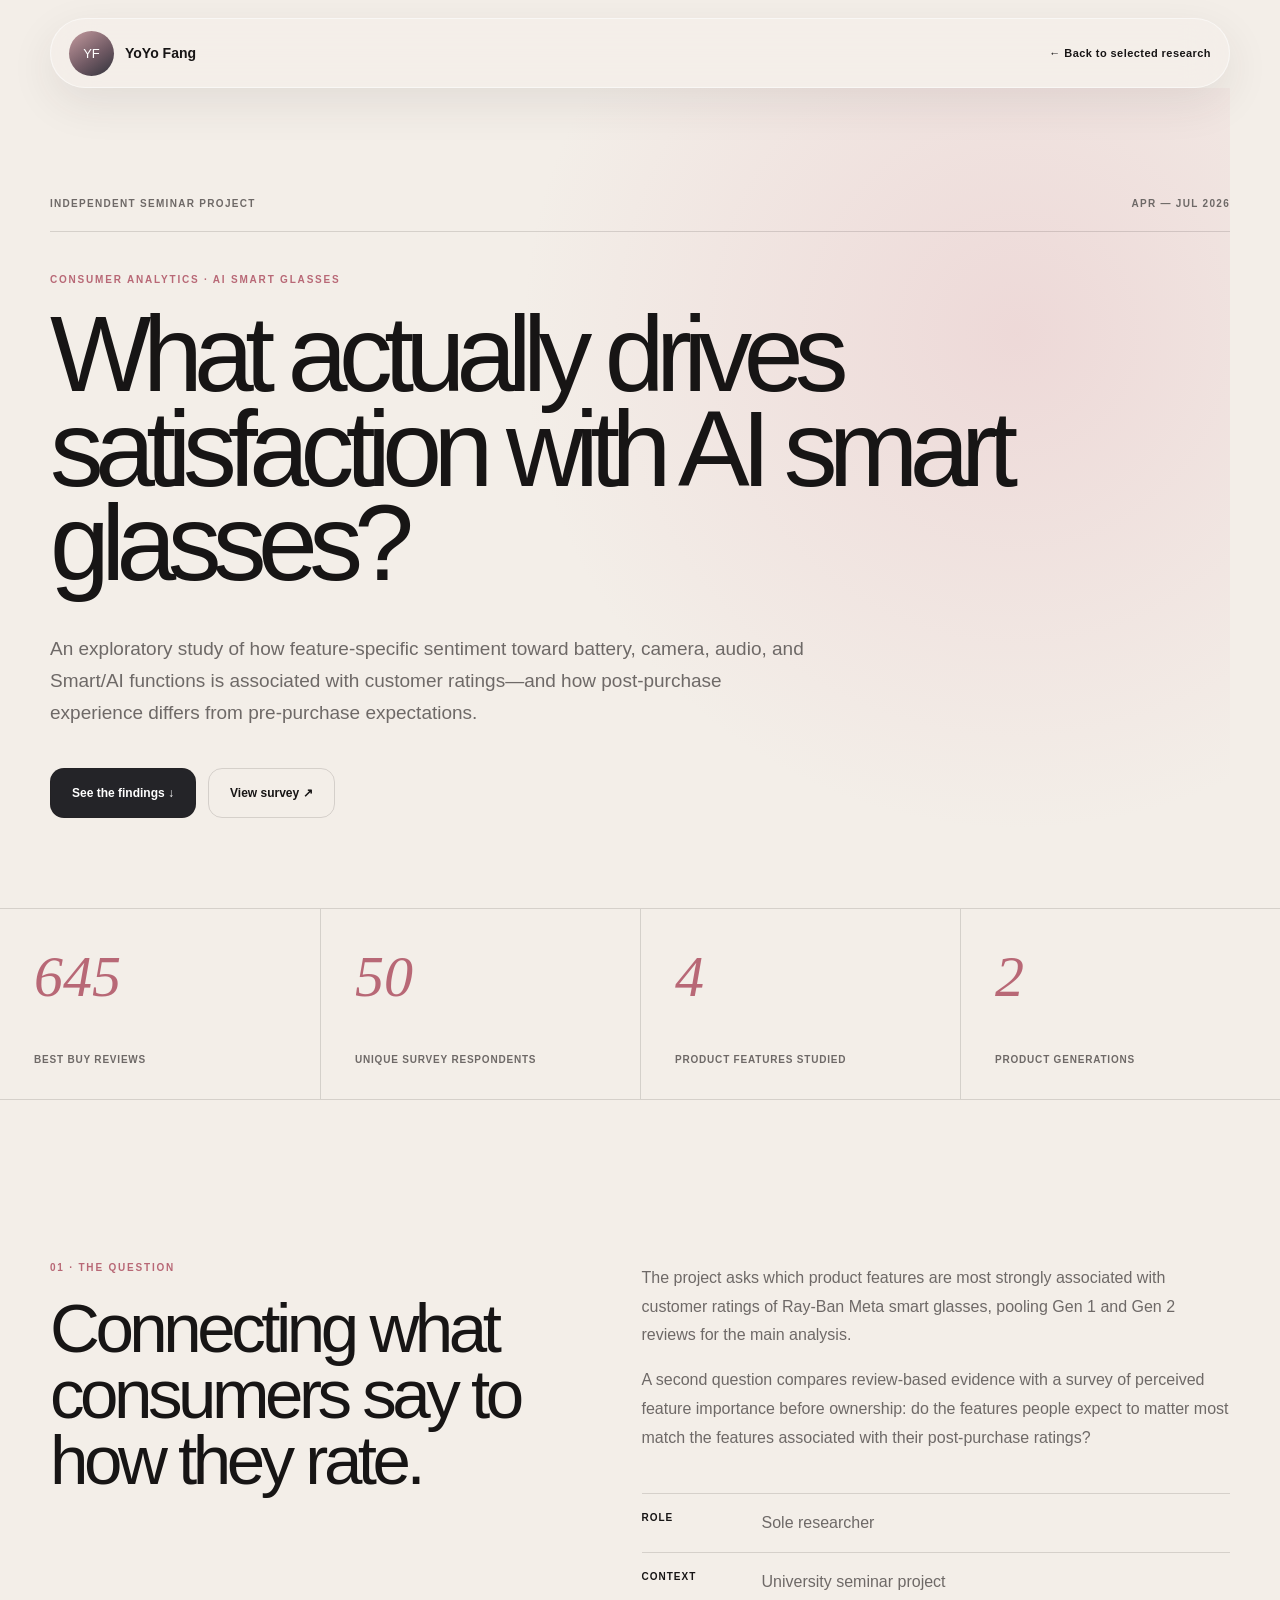
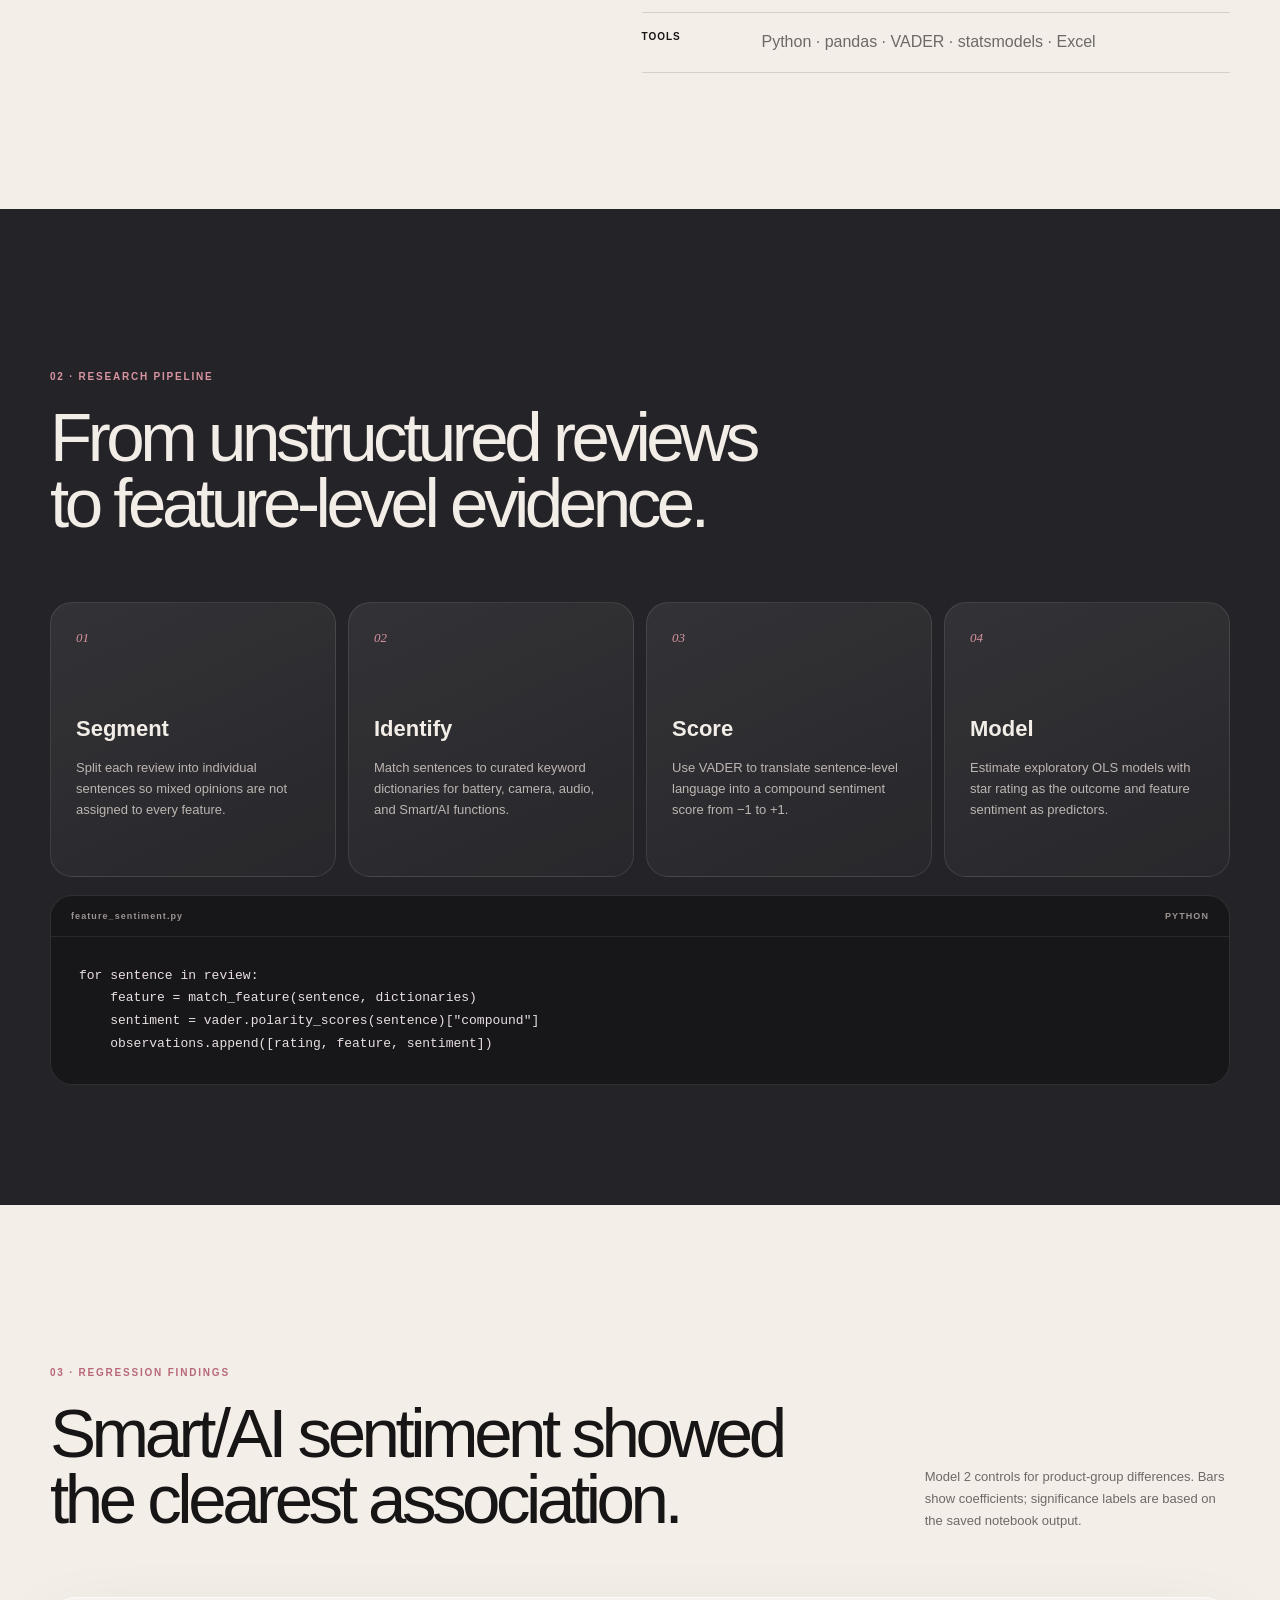
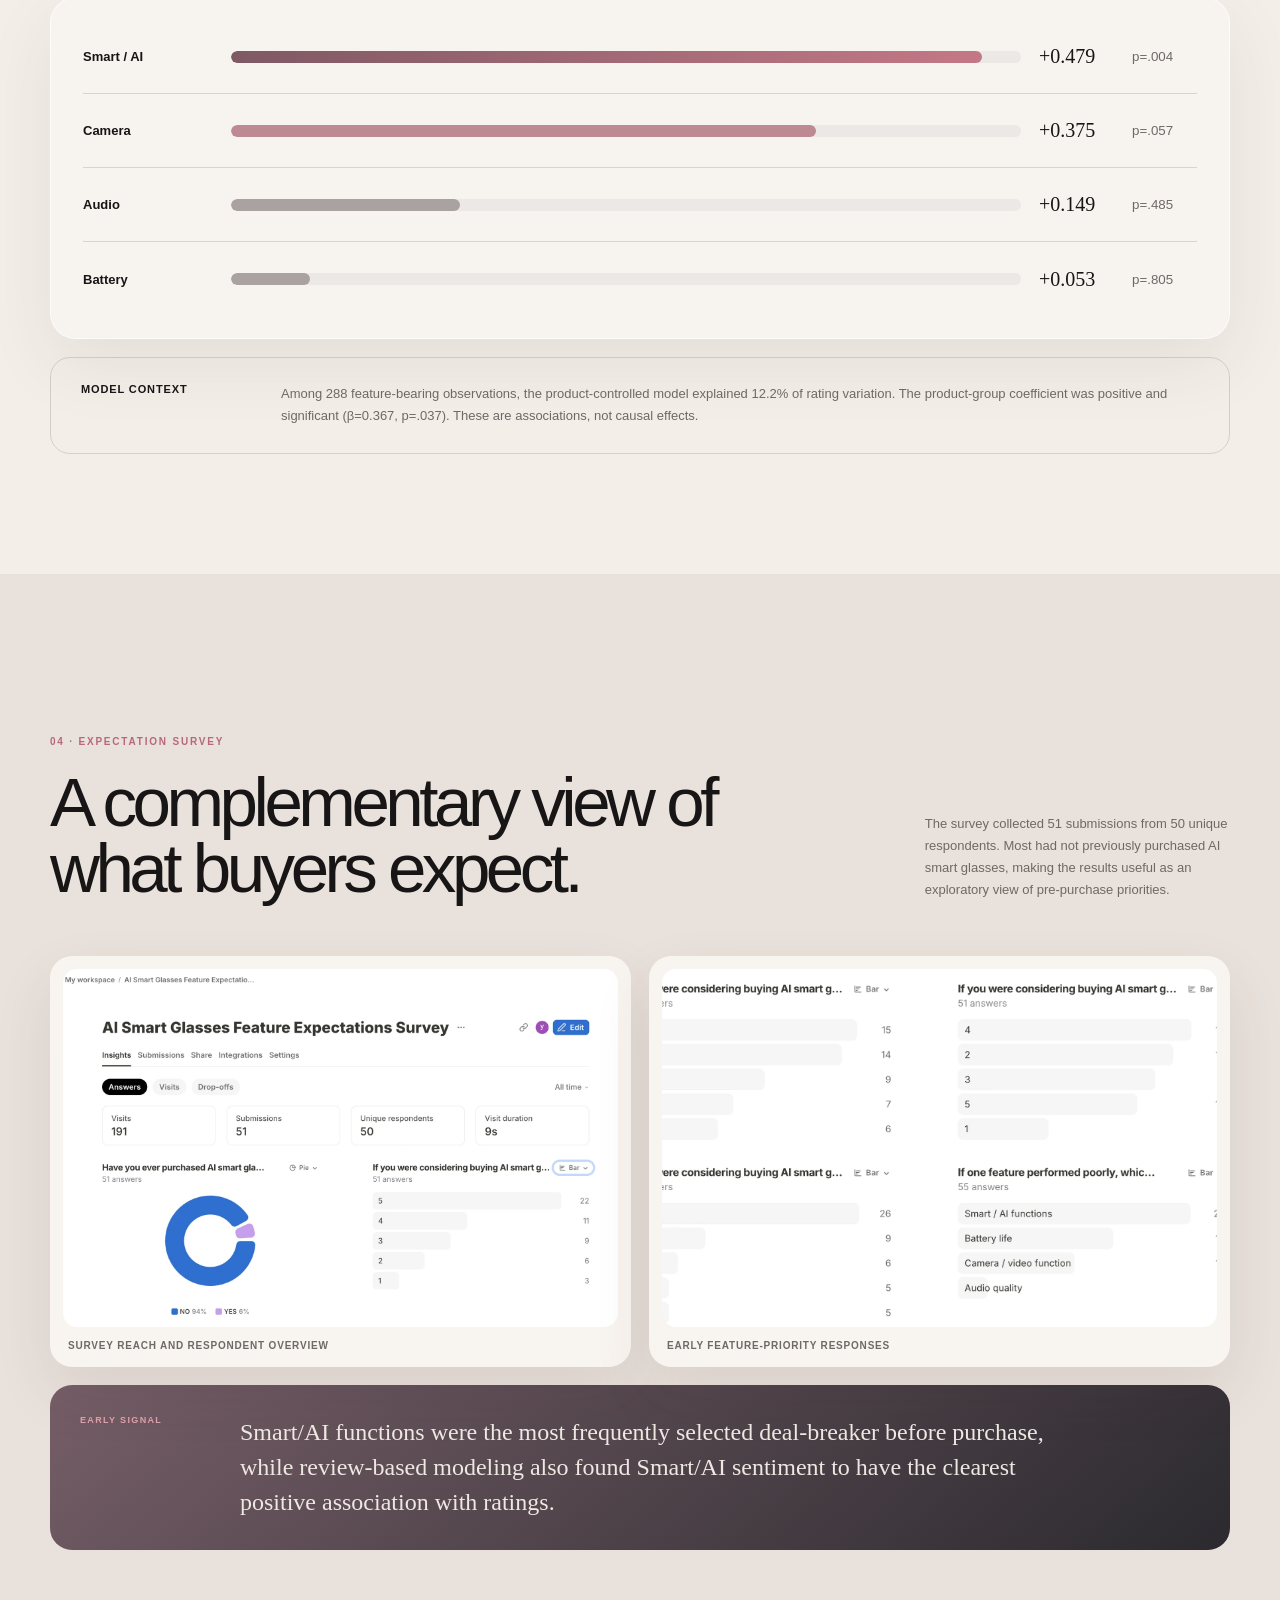
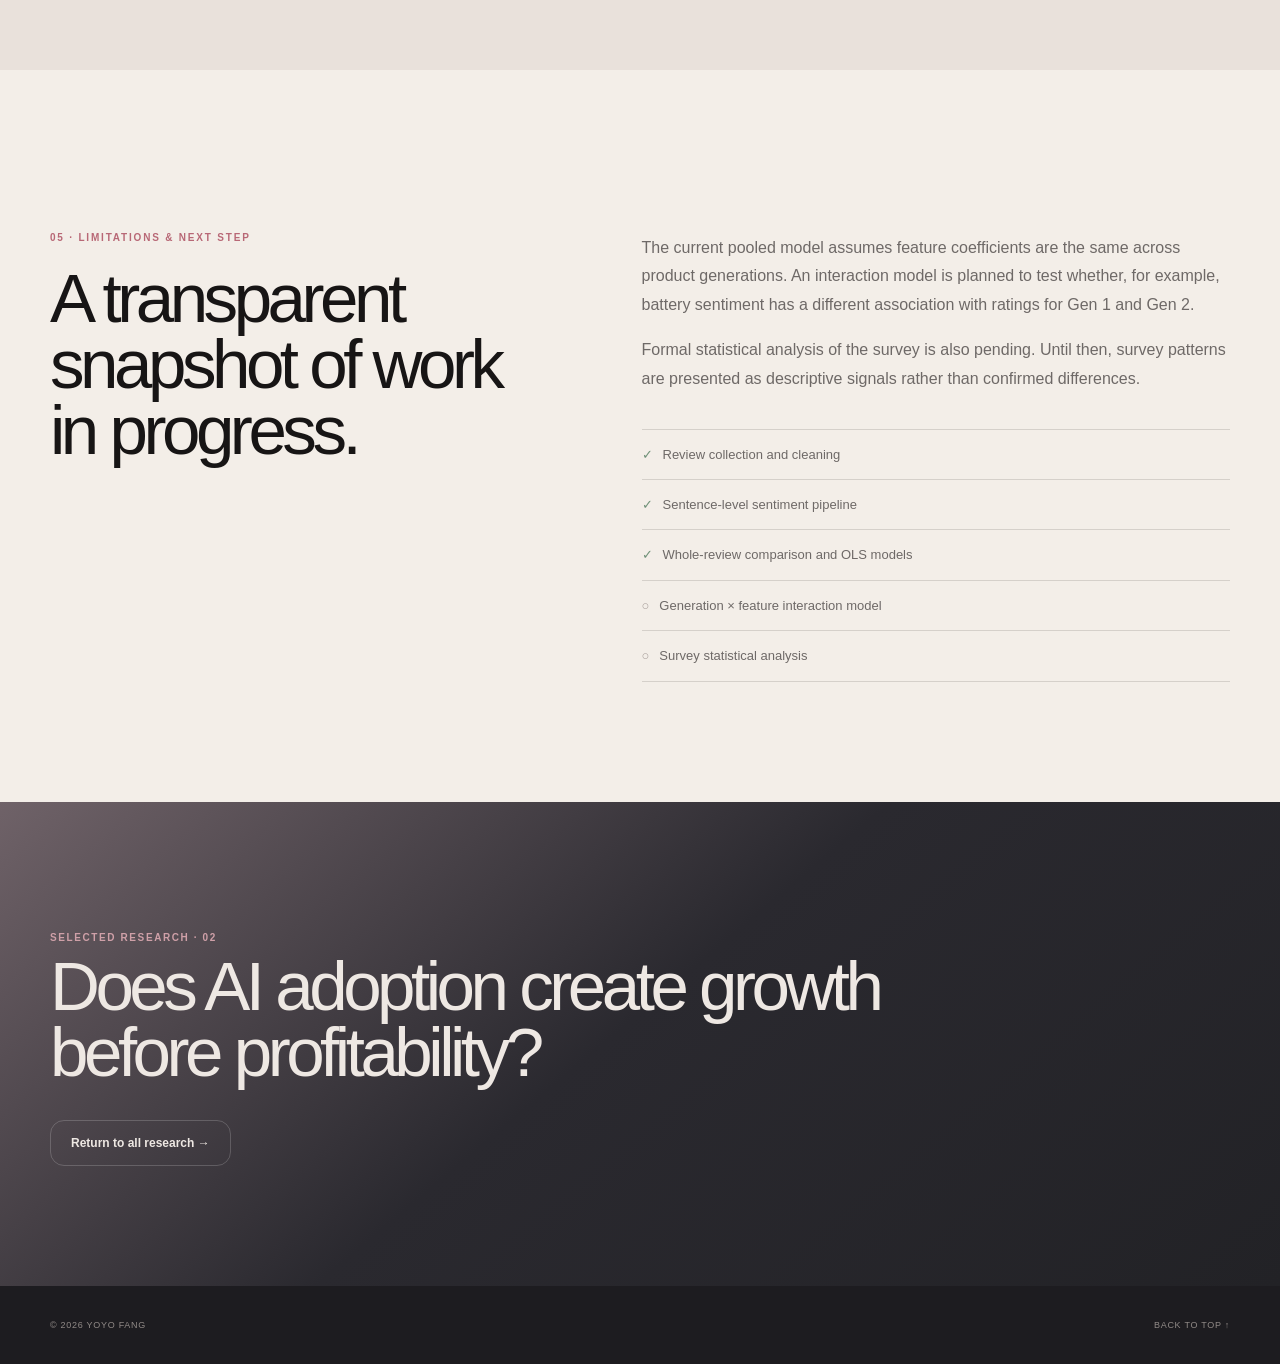
==== smart-glasses.html @ a8e6af62 "Add smart glasses research case study" ====
<!doctype html>
<html lang="en">
<head>
  <meta charset="utf-8">
  <meta name="viewport" content="width=device-width, initial-scale=1">
  <meta name="description" content="A consumer analytics case study by YoYo Fang on feature-specific sentiment in AI smart glasses reviews.">
  <title>AI Smart Glasses Sentiment Study | YoYo Fang</title>
  <link rel="stylesheet" href="case-study.css">
</head>
<body id="top">
  <header class="case-nav">
    <a class="case-brand" href="index.html"><span>YF</span><b>YoYo Fang</b></a>
    <a class="back" href="index.html#research">← Back to selected research</a>
  </header>

  <main>
    <section class="case-hero">
      <div class="hero-meta">
        <span>INDEPENDENT SEMINAR PROJECT</span>
        <span>APR — JUL 2026</span>
      </div>
      <p class="eyebrow">CONSUMER ANALYTICS · AI SMART GLASSES</p>
      <h1>What actually drives satisfaction with AI smart glasses?</h1>
      <p class="dek">An exploratory study of how feature-specific sentiment toward battery, camera, audio, and Smart/AI functions is associated with customer ratings—and how post-purchase experience differs from pre-purchase expectations.</p>
      <div class="hero-actions">
        <a class="primary" href="#findings">See the findings ↓</a>
        <a href="https://tally.so/r/NpE5yp" target="_blank" rel="noreferrer">View survey ↗</a>
      </div>
    </section>

    <section class="metrics" aria-label="Project metrics">
      <div><strong>645</strong><span>Best Buy reviews</span></div>
      <div><strong>50</strong><span>unique survey respondents</span></div>
      <div><strong>4</strong><span>product features studied</span></div>
      <div><strong>2</strong><span>product generations</span></div>
    </section>

    <section class="case-section split">
      <div>
        <p class="section-label">01 · THE QUESTION</p>
        <h2>Connecting what consumers say to how they rate.</h2>
      </div>
      <div class="prose">
        <p>The project asks which product features are most strongly associated with customer ratings of Ray-Ban Meta smart glasses, pooling Gen 1 and Gen 2 reviews for the main analysis.</p>
        <p>A second question compares review-based evidence with a survey of perceived feature importance before ownership: do the features people expect to matter most match the features associated with their post-purchase ratings?</p>
        <dl>
          <div><dt>Role</dt><dd>Sole researcher</dd></div>
          <div><dt>Context</dt><dd>University seminar project</dd></div>
          <div><dt>Tools</dt><dd>Python · pandas · VADER · statsmodels · Excel</dd></div>
        </dl>
      </div>
    </section>

    <section class="dark-section">
      <div class="case-section">
        <p class="section-label rose">02 · RESEARCH PIPELINE</p>
        <h2>From unstructured reviews to feature-level evidence.</h2>
        <div class="pipeline">
          <article><span>01</span><h3>Segment</h3><p>Split each review into individual sentences so mixed opinions are not assigned to every feature.</p></article>
          <article><span>02</span><h3>Identify</h3><p>Match sentences to curated keyword dictionaries for battery, camera, audio, and Smart/AI functions.</p></article>
          <article><span>03</span><h3>Score</h3><p>Use VADER to translate sentence-level language into a compound sentiment score from −1 to +1.</p></article>
          <article><span>04</span><h3>Model</h3><p>Estimate exploratory OLS models with star rating as the outcome and feature sentiment as predictors.</p></article>
        </div>
        <div class="code-card" aria-label="Example feature sentiment logic">
          <div class="code-top"><span>feature_sentiment.py</span><span>PYTHON</span></div>
          <pre><code>for sentence in review:
    feature = match_feature(sentence, dictionaries)
    sentiment = vader.polarity_scores(sentence)["compound"]
    observations.append([rating, feature, sentiment])</code></pre>
        </div>
      </div>
    </section>

    <section class="case-section" id="findings">
      <div class="finding-head">
        <div>
          <p class="section-label">03 · REGRESSION FINDINGS</p>
          <h2>Smart/AI sentiment showed the clearest association.</h2>
        </div>
        <p>Model 2 controls for product-group differences. Bars show coefficients; significance labels are based on the saved notebook output.</p>
      </div>
      <div class="coefficient-card">
        <div class="coef-row significant"><span>Smart / AI</span><div class="bar"><i style="--value:95%"></i></div><strong>+0.479</strong><small>p=.004</small></div>
        <div class="coef-row marginal"><span>Camera</span><div class="bar"><i style="--value:74%"></i></div><strong>+0.375</strong><small>p=.057</small></div>
        <div class="coef-row"><span>Audio</span><div class="bar"><i style="--value:29%"></i></div><strong>+0.149</strong><small>p=.485</small></div>
        <div class="coef-row"><span>Battery</span><div class="bar"><i style="--value:10%"></i></div><strong>+0.053</strong><small>p=.805</small></div>
      </div>
      <div class="model-note">
        <strong>Model context</strong>
        <p>Among 288 feature-bearing observations, the product-controlled model explained 12.2% of rating variation. The product-group coefficient was positive and significant (β=0.367, p=.037). These are associations, not causal effects.</p>
      </div>
    </section>

    <section class="survey-section">
      <div class="case-section">
        <div class="finding-head">
          <div>
            <p class="section-label">04 · EXPECTATION SURVEY</p>
            <h2>A complementary view of what buyers expect.</h2>
          </div>
          <p>The survey collected 51 submissions from 50 unique respondents. Most had not previously purchased AI smart glasses, making the results useful as an exploratory view of pre-purchase priorities.</p>
        </div>
        <div class="survey-grid">
          <figure><img src="assets/survey-overview.webp" alt="Tally survey overview showing 50 unique respondents"><figcaption>Survey reach and respondent overview</figcaption></figure>
          <figure><img src="assets/survey-results.webp" alt="Tally charts summarizing feature expectations"><figcaption>Early feature-priority responses</figcaption></figure>
        </div>
        <div class="takeaway">
          <span>EARLY SIGNAL</span>
          <p>Smart/AI functions were the most frequently selected deal-breaker before purchase, while review-based modeling also found Smart/AI sentiment to have the clearest positive association with ratings.</p>
        </div>
      </div>
    </section>

    <section class="case-section split">
      <div>
        <p class="section-label">05 · LIMITATIONS & NEXT STEP</p>
        <h2>A transparent snapshot of work in progress.</h2>
      </div>
      <div class="prose">
        <p>The current pooled model assumes feature coefficients are the same across product generations. An interaction model is planned to test whether, for example, battery sentiment has a different association with ratings for Gen 1 and Gen 2.</p>
        <p>Formal statistical analysis of the survey is also pending. Until then, survey patterns are presented as descriptive signals rather than confirmed differences.</p>
        <ul class="status-list">
          <li class="done">Review collection and cleaning</li>
          <li class="done">Sentence-level sentiment pipeline</li>
          <li class="done">Whole-review comparison and OLS models</li>
          <li>Generation × feature interaction model</li>
          <li>Survey statistical analysis</li>
        </ul>
      </div>
    </section>

    <section class="next-project">
      <p>SELECTED RESEARCH · 02</p>
      <h2>Does AI adoption create growth before profitability?</h2>
      <a href="index.html#research">Return to all research →</a>
    </section>
  </main>

  <footer><span>© 2026 YOYO FANG</span><a href="#top">BACK TO TOP ↑</a></footer>
</body>
</html>
---- case-study.css ----
:root {
  --ink: #171515;
  --muted: #6e6967;
  --paper: #f3eee8;
  --line: rgba(31, 25, 23, 0.14);
  --rose: #b86876;
  --night: #242428;
}

* { box-sizing: border-box; }
html { scroll-behavior: smooth; }
body { margin: 0; color: var(--ink); background: var(--paper); font-family: Arial, "Helvetica Neue", sans-serif; }
a { color: inherit; text-decoration: none; }

.case-nav {
  position: sticky; z-index: 10; top: 18px; width: min(1180px, calc(100% - 32px)); min-height: 70px;
  margin: 18px auto 0; padding: 10px 18px; display: flex; justify-content: space-between; align-items: center;
  border: 1px solid #ffffff88; border-radius: 999px; background: #f4efe9c7; backdrop-filter: blur(22px);
  box-shadow: 0 15px 45px #3b2d2917;
}
.case-brand { display: flex; align-items: center; gap: 11px; font-size: 14px; }
.case-brand span { width: 45px; height: 45px; display: grid; place-items: center; border-radius: 50%; color: #fff; font-size: 13px; background: linear-gradient(145deg, #c59b9f, #6f5963 58%, #30323b); }
.back { font-size: 11px; font-weight: 700; letter-spacing: 0.04em; }

.case-hero, .case-section { width: min(1180px, calc(100% - 44px)); margin: auto; }
.case-hero { min-height: 760px; padding: 110px 0 90px; background: radial-gradient(circle at 82% 30%, #e2aeb755, transparent 31rem); }
.hero-meta { display: flex; justify-content: space-between; padding-bottom: 22px; border-bottom: 1px solid var(--line); color: var(--muted); font-size: 10px; font-weight: 700; letter-spacing: 0.13em; }
.eyebrow, .section-label { margin: 42px 0 22px; color: var(--rose); font-size: 10px; font-weight: 800; letter-spacing: 0.18em; }
h1 { max-width: 1000px; margin: 0; font: 500 clamp(4.3rem, 8.4vw, 8.4rem)/0.88 Arial, sans-serif; letter-spacing: -0.08em; }
.dek { max-width: 760px; margin: 42px 0 0; color: var(--muted); font-size: 19px; line-height: 1.7; }
.hero-actions { display: flex; gap: 12px; margin-top: 38px; }
.hero-actions a { padding: 17px 21px; border: 1px solid var(--line); border-radius: 14px; font-size: 12px; font-weight: 700; }
.hero-actions .primary { color: #fff; background: var(--night); }

.metrics { display: grid; grid-template-columns: repeat(4, 1fr); border-top: 1px solid var(--line); border-bottom: 1px solid var(--line); }
.metrics div { min-height: 190px; padding: 34px; display: flex; flex-direction: column; justify-content: space-between; }
.metrics div + div { border-left: 1px solid var(--line); }
.metrics strong { color: var(--rose); font: italic 58px Georgia, serif; }
.metrics span { color: var(--muted); font-size: 10px; font-weight: 700; letter-spacing: 0.08em; text-transform: uppercase; }

.case-section { padding: 120px 0; }
.split { display: grid; grid-template-columns: 0.9fr 1.1fr; gap: 110px; }
h2 { margin: 0; max-width: 760px; font-size: clamp(3rem, 5.4vw, 6rem); font-weight: 500; line-height: 0.96; letter-spacing: -0.065em; }
.prose { color: var(--muted); font-size: 16px; line-height: 1.8; }
.prose p:first-child { margin-top: 44px; }
.prose dl { margin-top: 40px; border-top: 1px solid var(--line); }
.prose dl div { display: grid; grid-template-columns: 120px 1fr; padding: 15px 0; border-bottom: 1px solid var(--line); }
.prose dt { color: var(--ink); font-size: 10px; font-weight: 800; letter-spacing: 0.1em; text-transform: uppercase; }
.prose dd { margin: 0; }

.dark-section { color: #f3ede7; background: var(--night); }
.rose { color: #d994a1; }
.pipeline { margin-top: 65px; display: grid; grid-template-columns: repeat(4, 1fr); gap: 12px; }
.pipeline article { min-height: 275px; padding: 25px; border: 1px solid #ffffff1a; border-radius: 22px; background: linear-gradient(155deg, #ffffff12, #ffffff05); }
.pipeline span { color: #d994a1; font: italic 13px Georgia, serif; }
.pipeline h3 { margin: 70px 0 15px; font-size: 22px; }
.pipeline p { margin: 0; color: #bdb5b1; font-size: 13px; line-height: 1.65; }
.code-card { margin-top: 18px; overflow: hidden; border: 1px solid #ffffff1a; border-radius: 22px; background: #17171a; }
.code-top { padding: 15px 20px; display: flex; justify-content: space-between; border-bottom: 1px solid #ffffff14; color: #9c9491; font-size: 9px; font-weight: 700; letter-spacing: 0.12em; }
pre { overflow-x: auto; margin: 0; padding: 28px; color: #e9dfe1; font: 13px/1.75 ui-monospace, SFMono-Regular, Menlo, monospace; }

.finding-head { display: grid; grid-template-columns: 1.45fr 0.55fr; gap: 70px; align-items: end; }
.finding-head > p { margin: 0; color: var(--muted); font-size: 13px; line-height: 1.7; }
.coefficient-card { margin-top: 65px; padding: 22px 32px; border: 1px solid #ffffff9e; border-radius: 26px; background: #ffffff4f; box-shadow: 0 25px 70px #412d2a14; }
.coef-row { display: grid; grid-template-columns: 130px 1fr 75px 65px; gap: 18px; align-items: center; min-height: 74px; border-bottom: 1px solid var(--line); }
.coef-row:last-child { border-bottom: 0; }
.coef-row > span { font-size: 13px; font-weight: 700; }
.coef-row strong { font: 20px Georgia, serif; }
.coef-row small { color: var(--muted); }
.bar { height: 12px; overflow: hidden; border-radius: 999px; background: #2424280d; }
.bar i { display: block; width: var(--value); height: 100%; border-radius: inherit; background: #aaa2a0; }
.significant .bar i { background: linear-gradient(90deg, #7e5964, #c47886); }
.marginal .bar i { background: #bd8992; }
.model-note { margin-top: 18px; padding: 25px 30px; display: grid; grid-template-columns: 170px 1fr; gap: 30px; border: 1px solid var(--line); border-radius: 20px; }
.model-note strong { font-size: 11px; letter-spacing: 0.08em; text-transform: uppercase; }
.model-note p { margin: 0; color: var(--muted); font-size: 13px; line-height: 1.7; }

.survey-section { background: #e9e1db; }
.survey-grid { display: grid; grid-template-columns: 1fr 1fr; gap: 18px; margin-top: 55px; }
figure { margin: 0; padding: 13px; border-radius: 22px; background: #f8f4f0; box-shadow: 0 25px 60px #47342f19; }
figure img { display: block; width: 100%; aspect-ratio: 1.55; object-fit: cover; object-position: top; border-radius: 14px; }
figcaption { padding: 13px 5px 3px; color: var(--muted); font-size: 10px; font-weight: 700; letter-spacing: 0.08em; text-transform: uppercase; }
.takeaway { margin-top: 18px; padding: 30px; display: grid; grid-template-columns: 160px 1fr; border-radius: 22px; color: #eee8e3; background: linear-gradient(140deg, #765e67, #2b2a2f); }
.takeaway span { color: #dca0aa; font-size: 9px; font-weight: 800; letter-spacing: 0.15em; }
.takeaway p { margin: 0; max-width: 820px; font: 24px/1.45 Georgia, serif; }

.status-list { list-style: none; padding: 0; margin: 35px 0 0; border-top: 1px solid var(--line); }
.status-list li { padding: 13px 0; border-bottom: 1px solid var(--line); font-size: 13px; }
.status-list li::before { content: "○"; margin-right: 10px; color: #a59d99; }
.status-list .done::before { content: "✓"; color: #6f9178; }

.next-project { padding: 120px max(22px, calc((100% - 1180px)/2)); color: #eee8e3; background: linear-gradient(140deg, #6f6268, #2a292f 48%, #222226); }
.next-project p { color: #cfa0a8; font-size: 10px; font-weight: 800; letter-spacing: 0.16em; }
.next-project h2 { max-width: 950px; }
.next-project a { display: inline-block; margin-top: 35px; padding: 15px 20px; border: 1px solid #ffffff2e; border-radius: 14px; font-size: 12px; font-weight: 700; }
footer { min-height: 78px; padding: 0 max(22px, calc((100% - 1180px)/2)); display: flex; justify-content: space-between; align-items: center; color: #918a87; background: #1d1c20; font-size: 9px; letter-spacing: 0.08em; }

@media (max-width: 800px) {
  .metrics { grid-template-columns: 1fr 1fr; }
  .metrics div:nth-child(3) { border-left: 0; border-top: 1px solid var(--line); }
  .metrics div:nth-child(4) { border-top: 1px solid var(--line); }
  .split, .finding-head, .survey-grid { grid-template-columns: 1fr; gap: 35px; }
  .pipeline { grid-template-columns: 1fr 1fr; }
}

@media (max-width: 520px) {
  .case-nav { top: 10px; width: calc(100% - 20px); min-height: 60px; }
  .case-brand span { width: 38px; height: 38px; }
  .back { max-width: 120px; text-align: right; }
  .case-hero { min-height: auto; padding: 85px 0 70px; }
  h1 { font-size: 3.7rem; }
  .dek { font-size: 16px; }
  .hero-actions { flex-direction: column; }
  .metrics strong { font-size: 44px; }
  .metrics div { min-height: 155px; padding: 22px; }
  .case-section { padding: 85px 0; }
  h2 { font-size: 3.1rem; }
  .pipeline { grid-template-columns: 1fr; }
  .pipeline article { min-height: 225px; }
  .pipeline h3 { margin-top: 45px; }
  .coef-row { grid-template-columns: 78px 1fr 62px; gap: 10px; }
  .coef-row small { display: none; }
  .coefficient-card { padding: 15px; }
  .model-note, .takeaway { grid-template-columns: 1fr; }
  .takeaway p { font-size: 20px; }
}

@media (prefers-reduced-motion: reduce) {
  html { scroll-behavior: auto; }
}
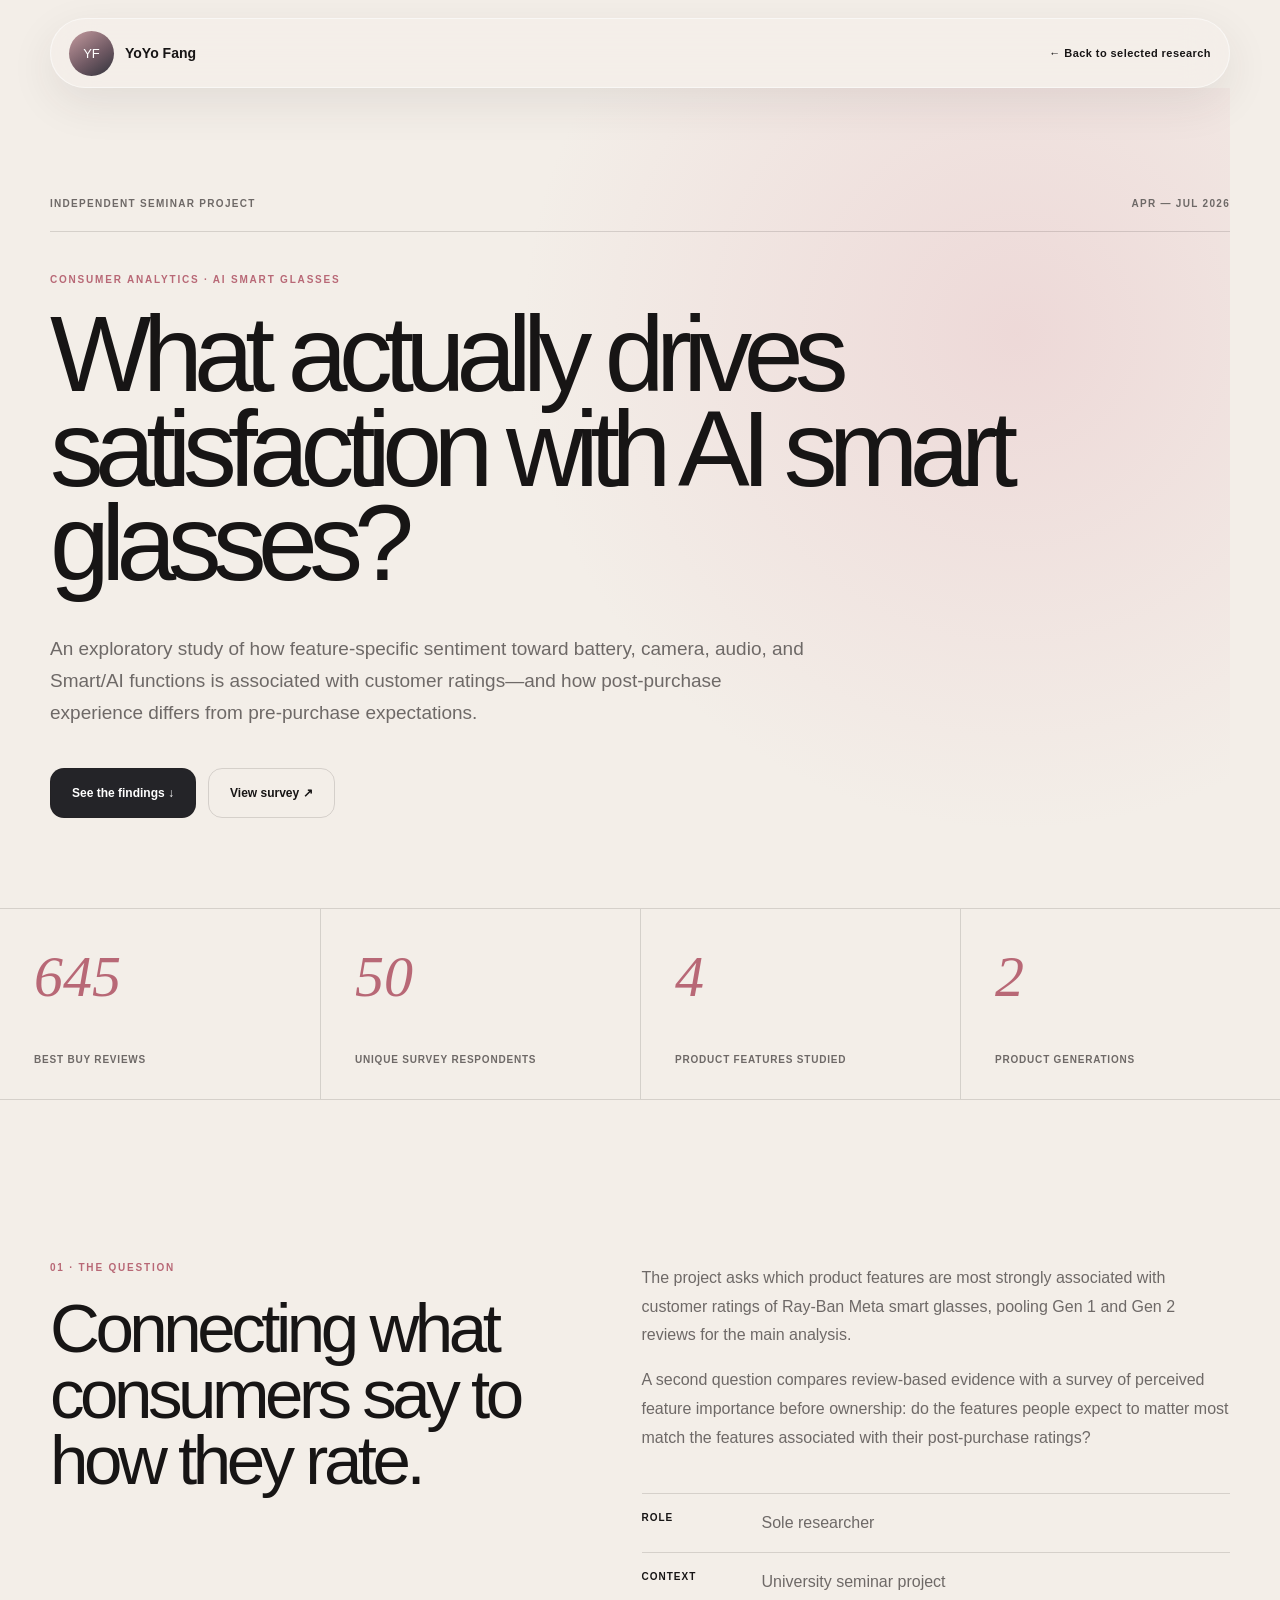
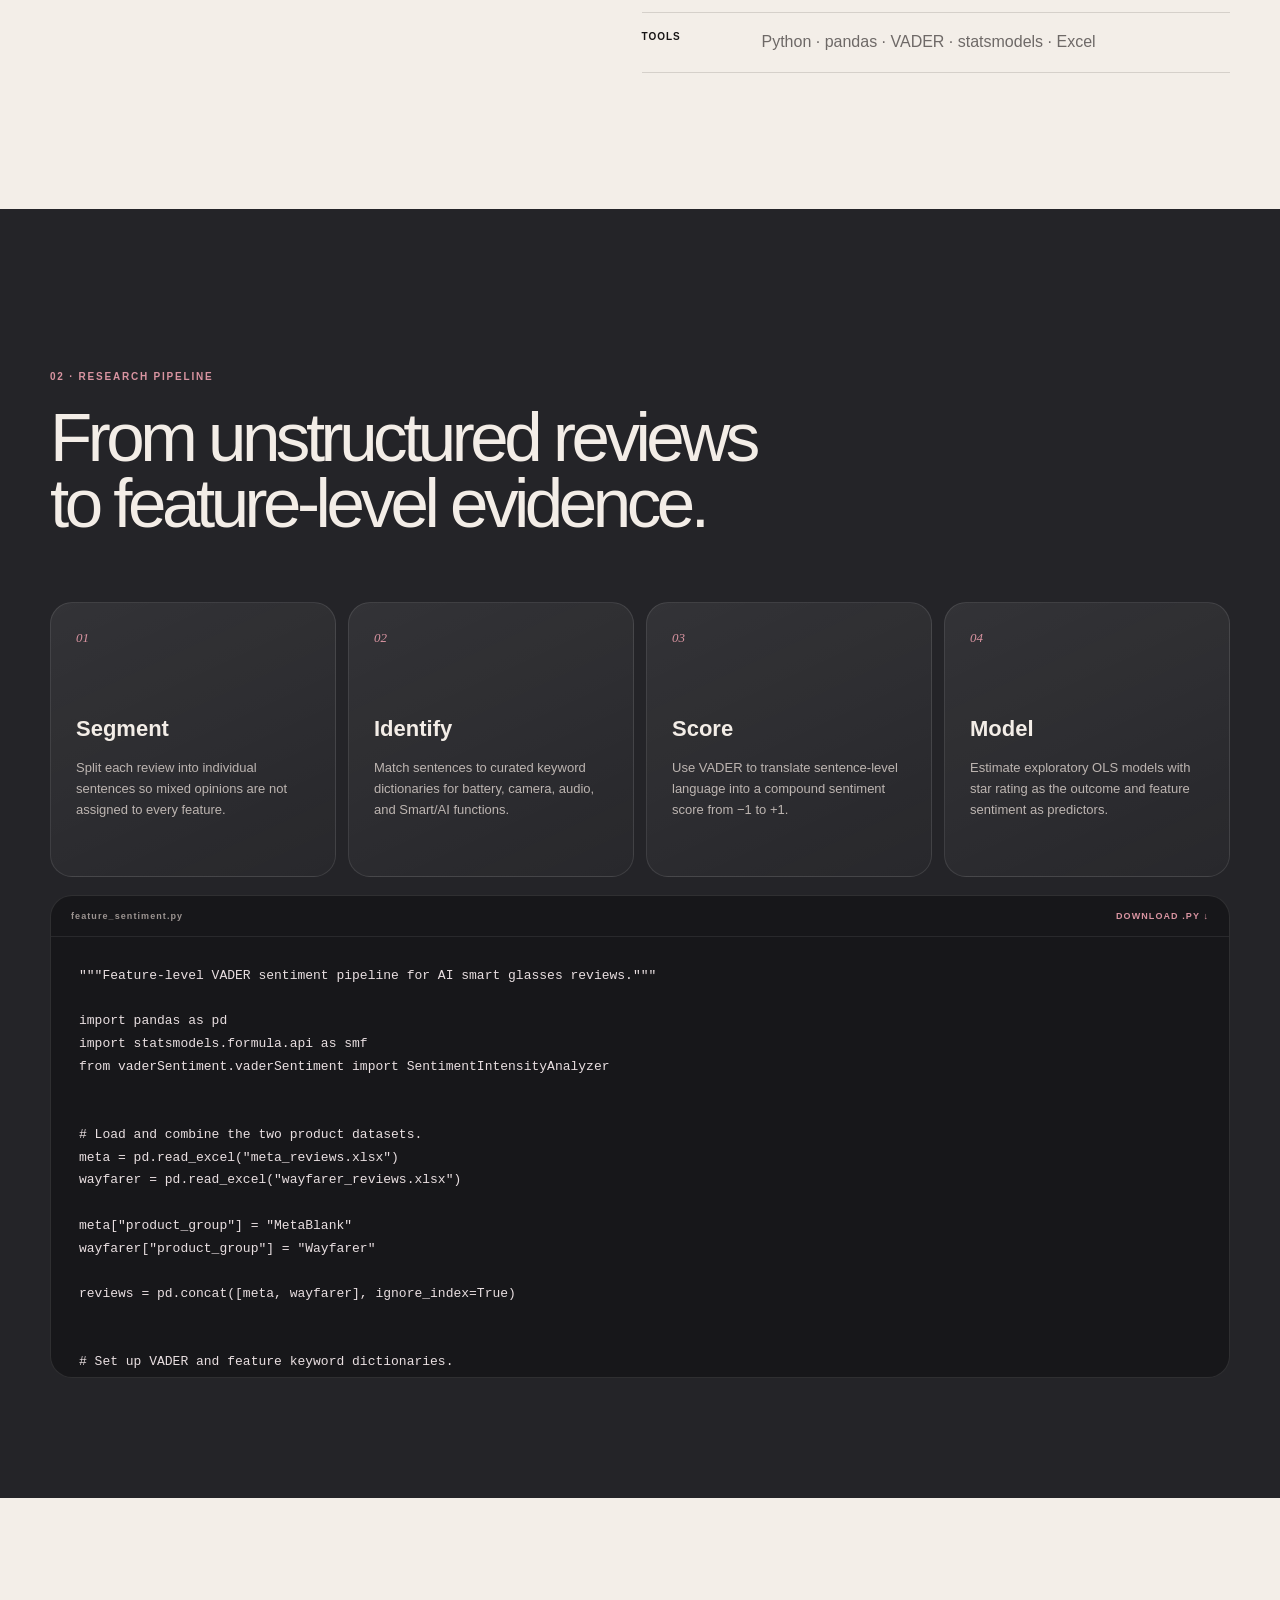
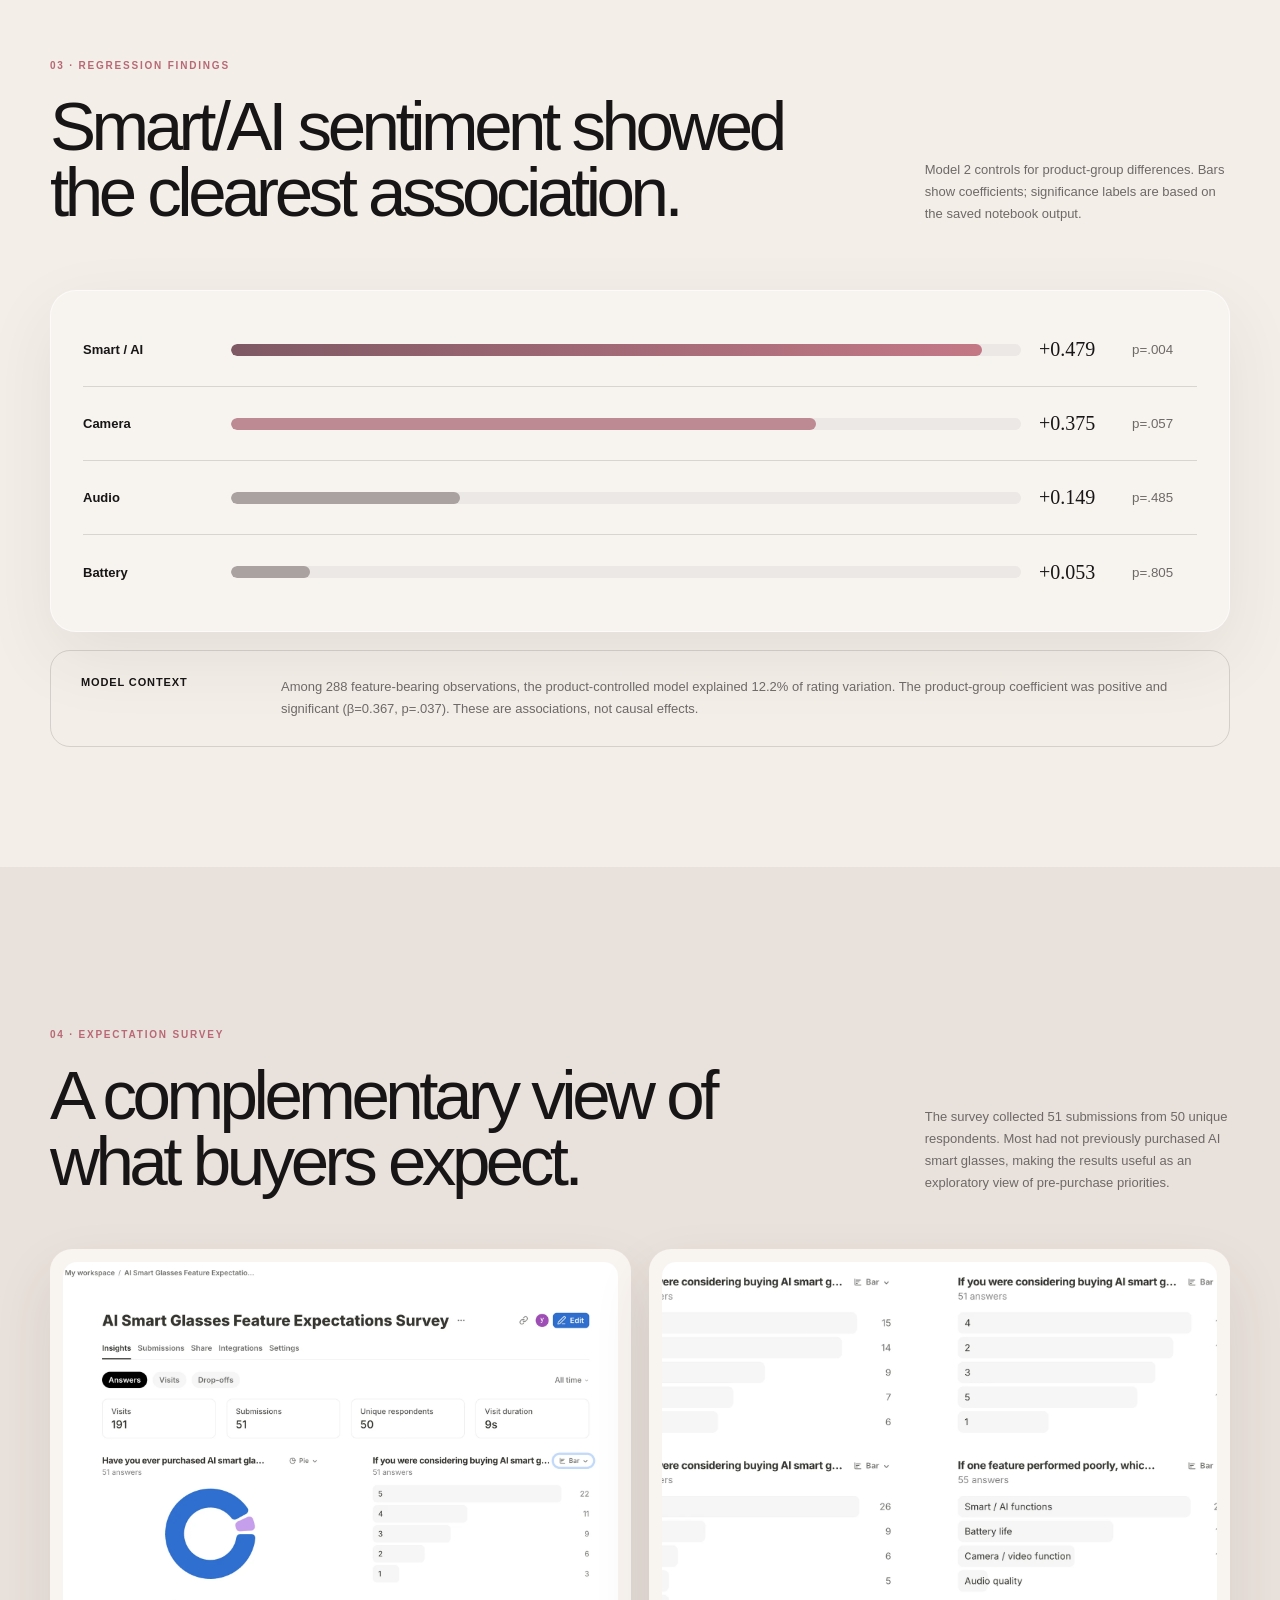
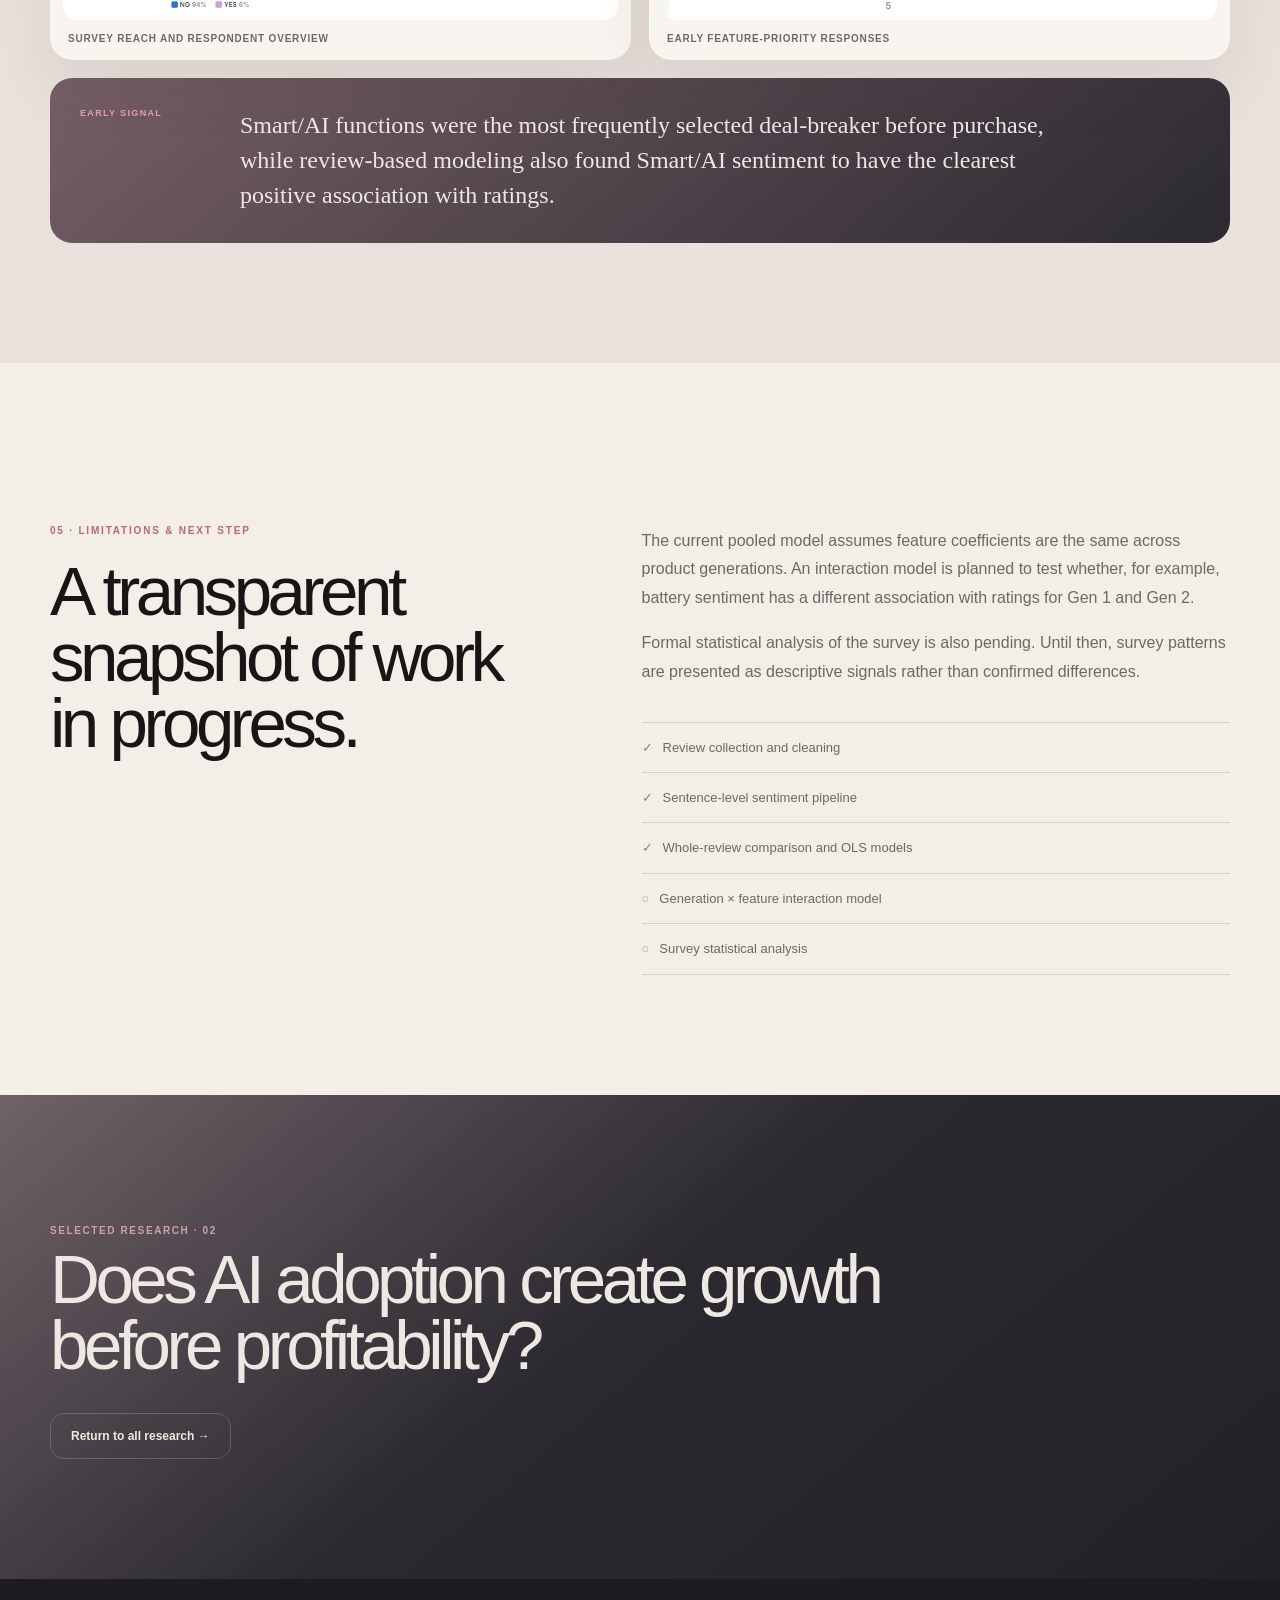
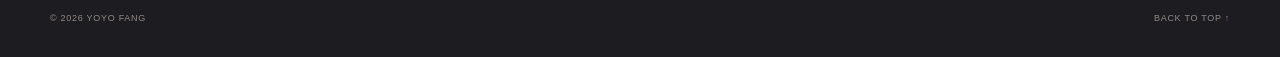
==== commit faf50442: "Add scrollable VADER code viewer" ====
--- a/smart-glasses.html
+++ b/smart-glasses.html
@@ -61,12 +61,12 @@
           <article><span>03</span><h3>Score</h3><p>Use VADER to translate sentence-level language into a compound sentiment score from −1 to +1.</p></article>
           <article><span>04</span><h3>Model</h3><p>Estimate exploratory OLS models with star rating as the outcome and feature sentiment as predictors.</p></article>
         </div>
-        <div class="code-card" aria-label="Example feature sentiment logic">
-          <div class="code-top"><span>feature_sentiment.py</span><span>PYTHON</span></div>
-          <pre><code>for sentence in review:
-    feature = match_feature(sentence, dictionaries)
-    sentiment = vader.polarity_scores(sentence)["compound"]
-    observations.append([rating, feature, sentiment])</code></pre>
+        <div class="code-card" aria-label="Complete VADER feature sentiment pipeline">
+          <div class="code-top">
+            <span>feature_sentiment.py</span>
+            <a href="feature_sentiment.py" download>DOWNLOAD .PY ↓</a>
+          </div>
+          <pre class="scroll-code"><code id="vader-code">Loading the complete Python pipeline…</code></pre>
         </div>
       </div>
     </section>
@@ -137,5 +137,19 @@
   </main>
 
   <footer><span>© 2026 YOYO FANG</span><a href="#top">BACK TO TOP ↑</a></footer>
+  <script>
+    fetch("feature_sentiment.py")
+      .then((response) => {
+        if (!response.ok) throw new Error("Unable to load code");
+        return response.text();
+      })
+      .then((code) => {
+        document.getElementById("vader-code").textContent = code;
+      })
+      .catch(() => {
+        document.getElementById("vader-code").textContent =
+          "The code preview could not be loaded. Use “Download .py” above.";
+      });
+  </script>
 </body>
 </html>
--- a/case-study.css
+++ b/case-study.css
@@ -57,7 +57,13 @@
 .pipeline p { margin: 0; color: #bdb5b1; font-size: 13px; line-height: 1.65; }
 .code-card { margin-top: 18px; overflow: hidden; border: 1px solid #ffffff1a; border-radius: 22px; background: #17171a; }
 .code-top { padding: 15px 20px; display: flex; justify-content: space-between; border-bottom: 1px solid #ffffff14; color: #9c9491; font-size: 9px; font-weight: 700; letter-spacing: 0.12em; }
+.code-top a { color: #d994a1; }
 pre { overflow-x: auto; margin: 0; padding: 28px; color: #e9dfe1; font: 13px/1.75 ui-monospace, SFMono-Regular, Menlo, monospace; }
+.scroll-code { height: 440px; overflow: auto; scrollbar-color: #8f6670 #202024; scrollbar-width: thin; }
+.scroll-code::-webkit-scrollbar { width: 10px; height: 10px; }
+.scroll-code::-webkit-scrollbar-track { background: #202024; }
+.scroll-code::-webkit-scrollbar-thumb { border: 2px solid #202024; border-radius: 999px; background: #8f6670; }
+.scroll-code code { white-space: pre; }
 
 .finding-head { display: grid; grid-template-columns: 1.45fr 0.55fr; gap: 70px; align-items: end; }
 .finding-head > p { margin: 0; color: var(--muted); font-size: 13px; line-height: 1.7; }
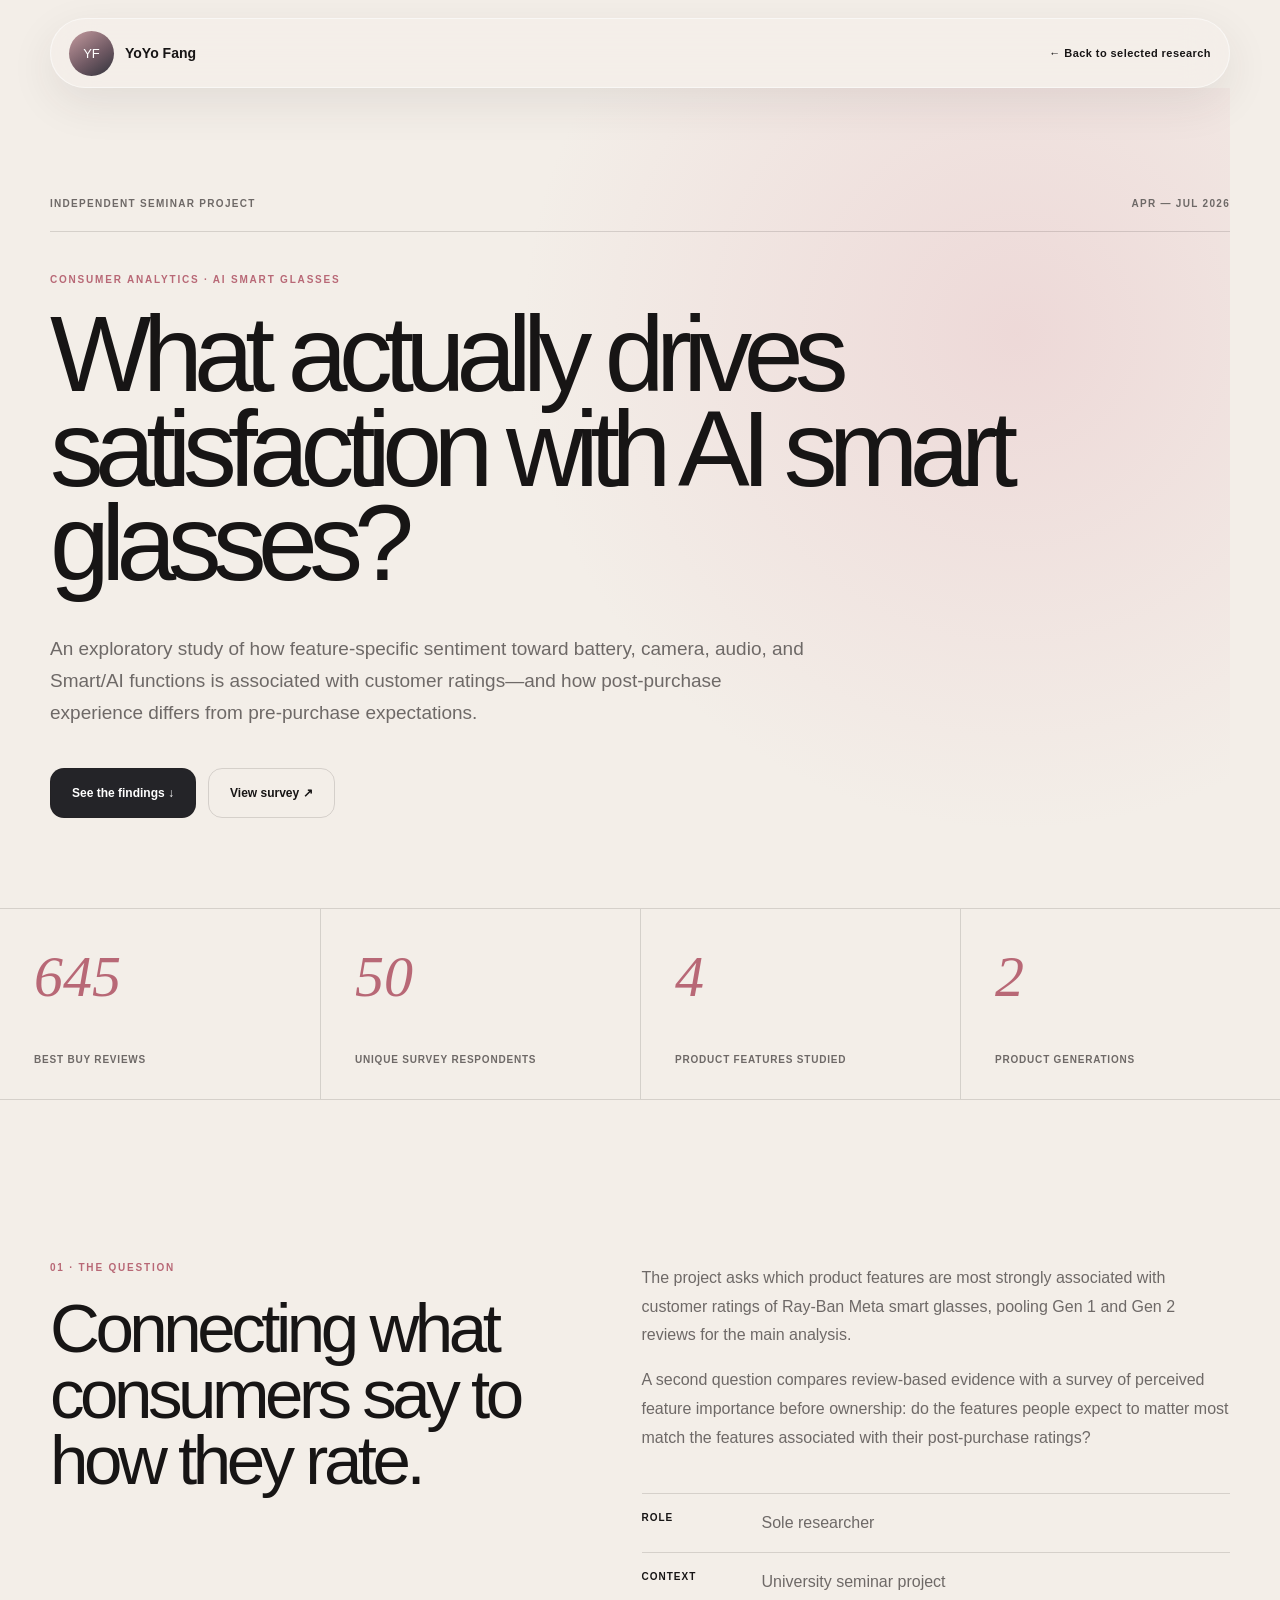
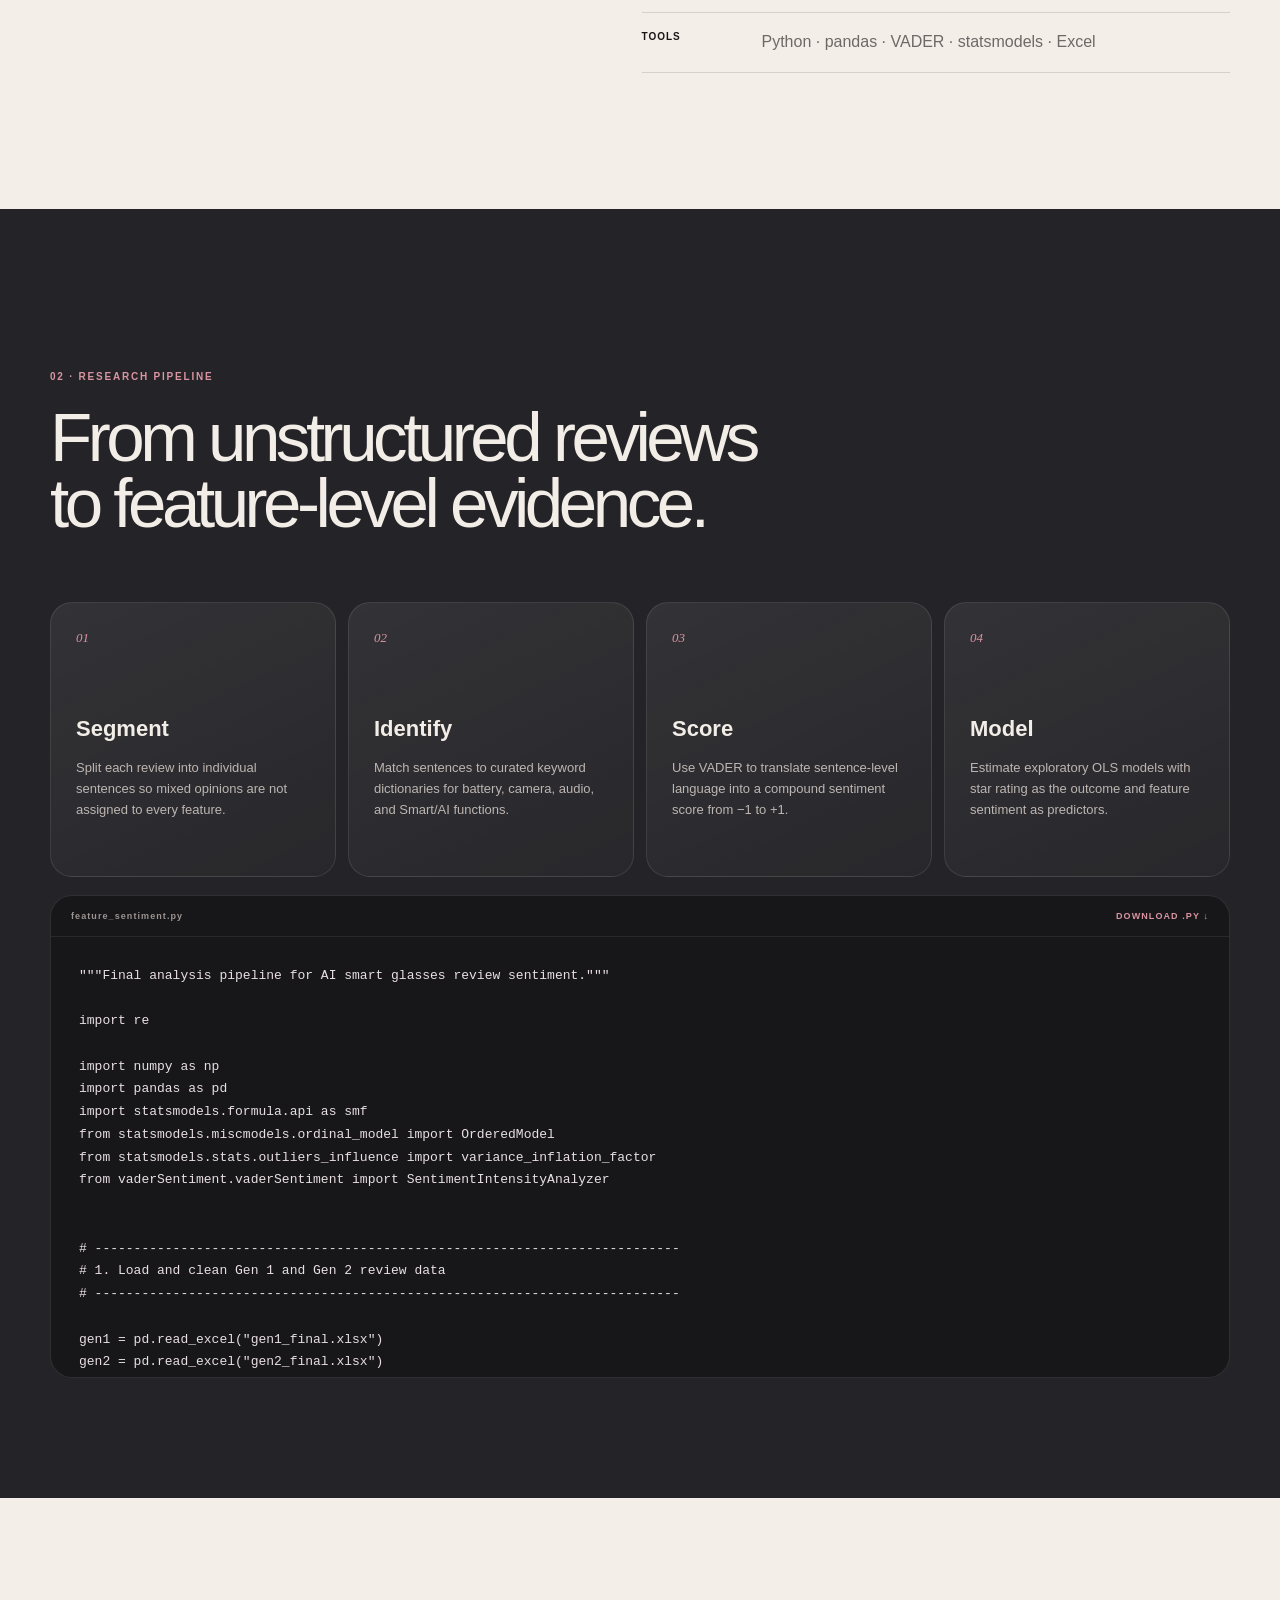
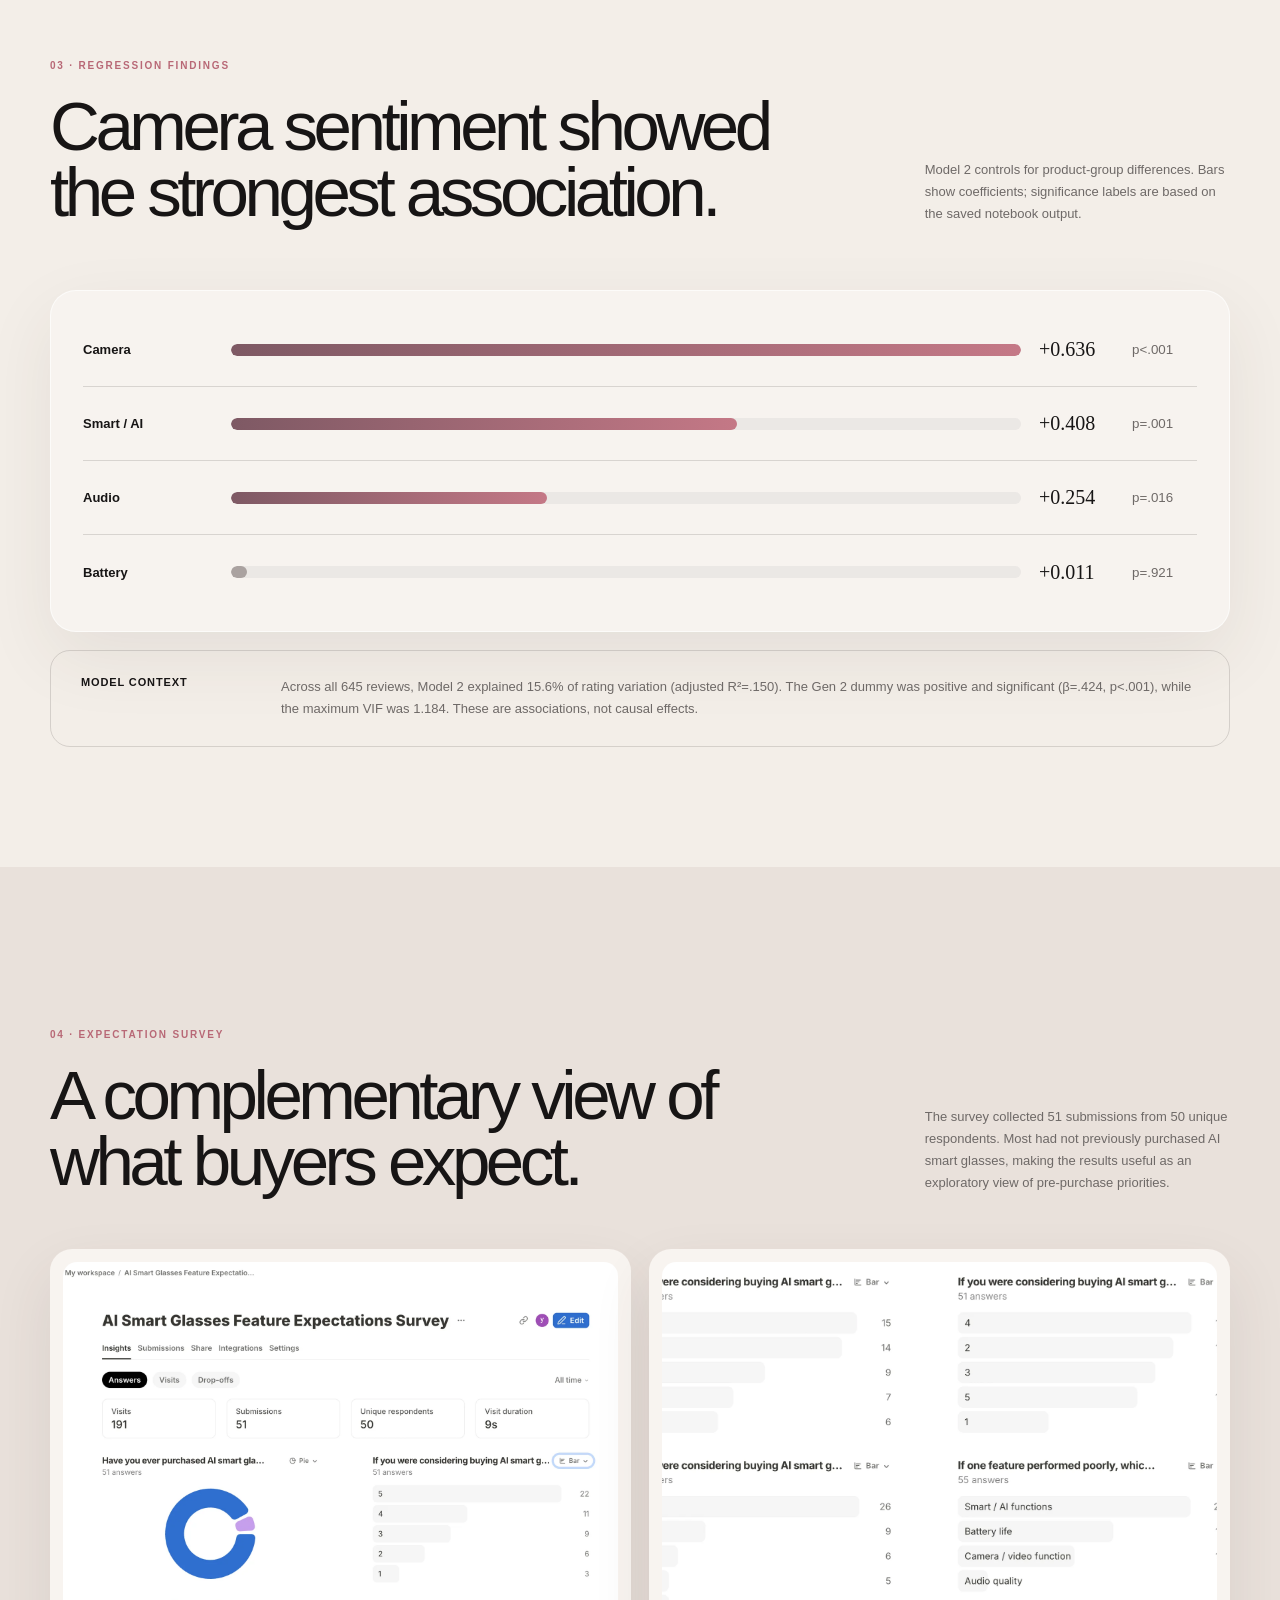
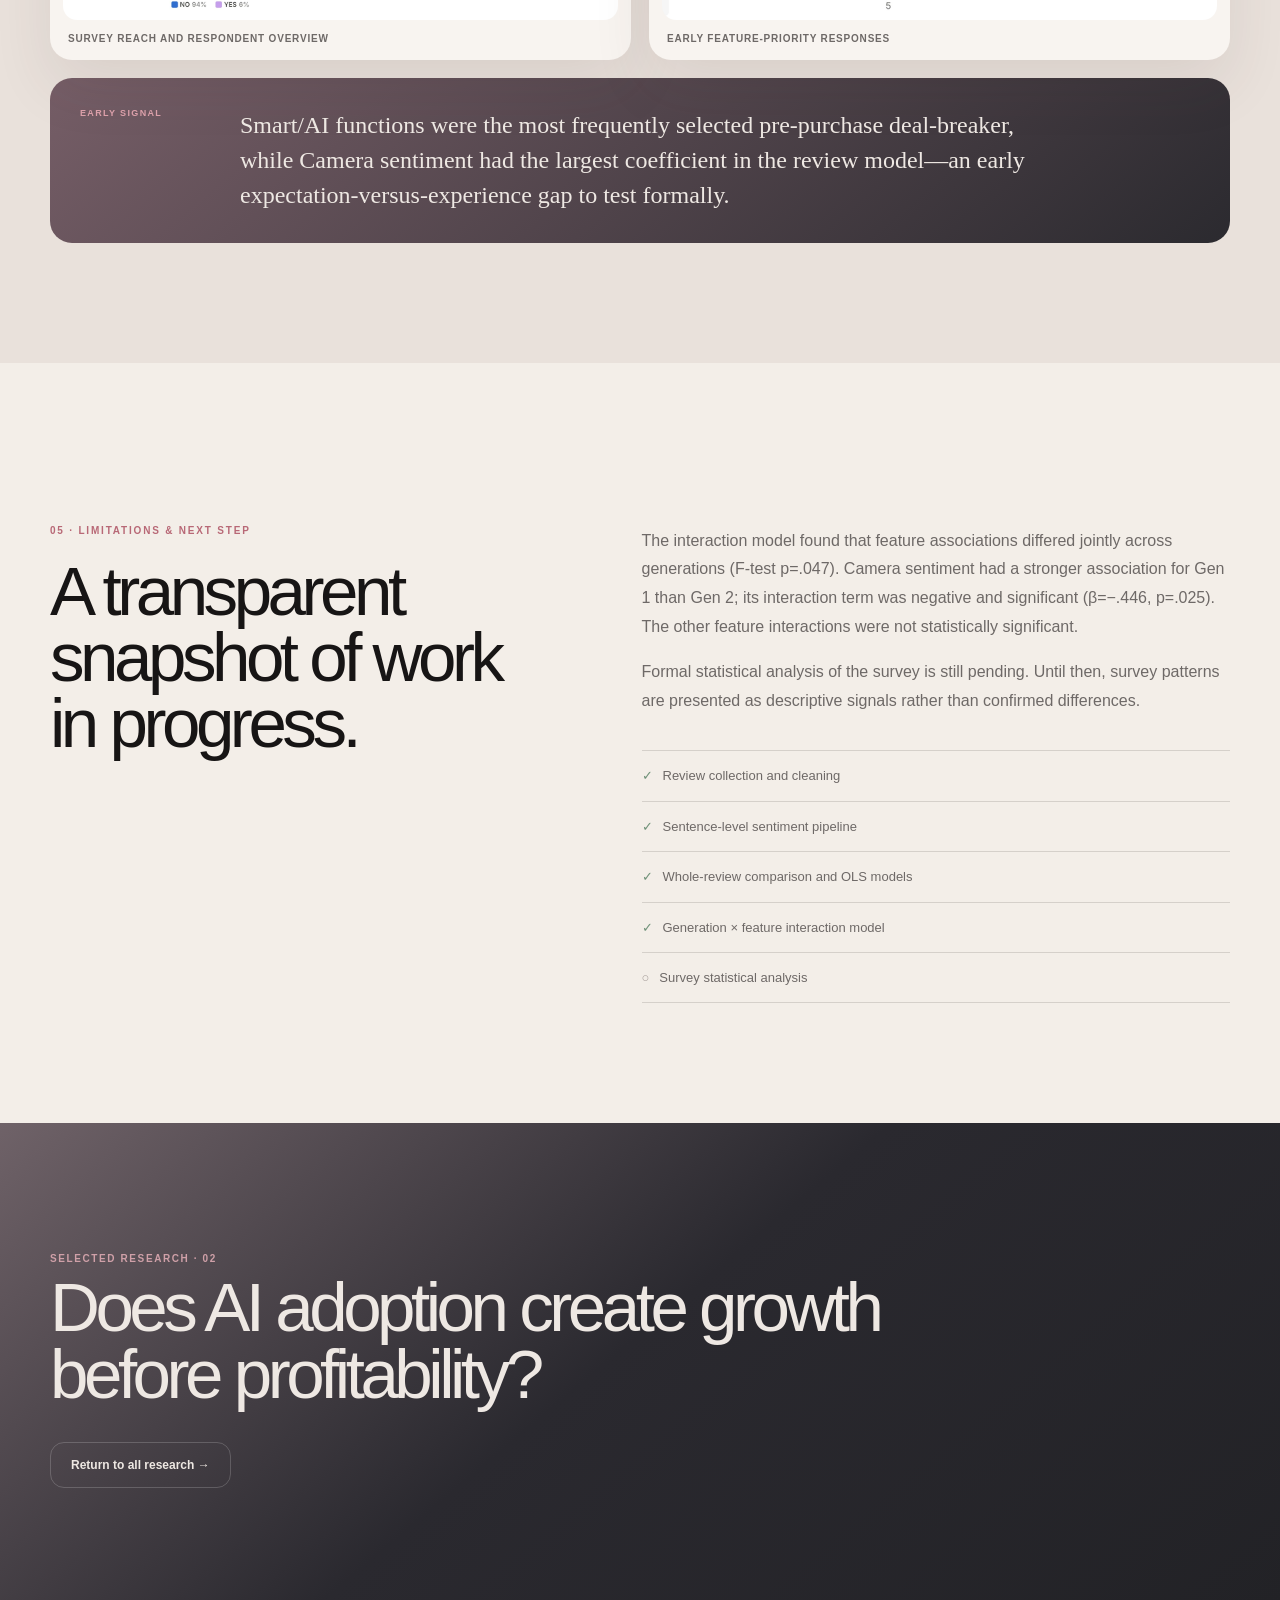
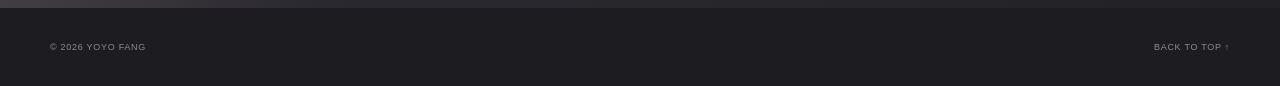
==== commit e7bffcf4: "Align case study with final analysis" ====
--- a/smart-glasses.html
+++ b/smart-glasses.html
@@ -75,19 +75,19 @@
       <div class="finding-head">
         <div>
           <p class="section-label">03 · REGRESSION FINDINGS</p>
-          <h2>Smart/AI sentiment showed the clearest association.</h2>
+          <h2>Camera sentiment showed the strongest association.</h2>
         </div>
         <p>Model 2 controls for product-group differences. Bars show coefficients; significance labels are based on the saved notebook output.</p>
       </div>
       <div class="coefficient-card">
-        <div class="coef-row significant"><span>Smart / AI</span><div class="bar"><i style="--value:95%"></i></div><strong>+0.479</strong><small>p=.004</small></div>
-        <div class="coef-row marginal"><span>Camera</span><div class="bar"><i style="--value:74%"></i></div><strong>+0.375</strong><small>p=.057</small></div>
-        <div class="coef-row"><span>Audio</span><div class="bar"><i style="--value:29%"></i></div><strong>+0.149</strong><small>p=.485</small></div>
-        <div class="coef-row"><span>Battery</span><div class="bar"><i style="--value:10%"></i></div><strong>+0.053</strong><small>p=.805</small></div>
+        <div class="coef-row significant"><span>Camera</span><div class="bar"><i style="--value:100%"></i></div><strong>+0.636</strong><small>p&lt;.001</small></div>
+        <div class="coef-row significant"><span>Smart / AI</span><div class="bar"><i style="--value:64%"></i></div><strong>+0.408</strong><small>p=.001</small></div>
+        <div class="coef-row significant"><span>Audio</span><div class="bar"><i style="--value:40%"></i></div><strong>+0.254</strong><small>p=.016</small></div>
+        <div class="coef-row"><span>Battery</span><div class="bar"><i style="--value:2%"></i></div><strong>+0.011</strong><small>p=.921</small></div>
       </div>
       <div class="model-note">
         <strong>Model context</strong>
-        <p>Among 288 feature-bearing observations, the product-controlled model explained 12.2% of rating variation. The product-group coefficient was positive and significant (β=0.367, p=.037). These are associations, not causal effects.</p>
+        <p>Across all 645 reviews, Model 2 explained 15.6% of rating variation (adjusted R²=.150). The Gen 2 dummy was positive and significant (β=.424, p&lt;.001), while the maximum VIF was 1.184. These are associations, not causal effects.</p>
       </div>
     </section>
 
@@ -106,7 +106,7 @@
         </div>
         <div class="takeaway">
           <span>EARLY SIGNAL</span>
-          <p>Smart/AI functions were the most frequently selected deal-breaker before purchase, while review-based modeling also found Smart/AI sentiment to have the clearest positive association with ratings.</p>
+          <p>Smart/AI functions were the most frequently selected pre-purchase deal-breaker, while Camera sentiment had the largest coefficient in the review model—an early expectation-versus-experience gap to test formally.</p>
         </div>
       </div>
     </section>
@@ -117,13 +117,13 @@
         <h2>A transparent snapshot of work in progress.</h2>
       </div>
       <div class="prose">
-        <p>The current pooled model assumes feature coefficients are the same across product generations. An interaction model is planned to test whether, for example, battery sentiment has a different association with ratings for Gen 1 and Gen 2.</p>
-        <p>Formal statistical analysis of the survey is also pending. Until then, survey patterns are presented as descriptive signals rather than confirmed differences.</p>
+        <p>The interaction model found that feature associations differed jointly across generations (F-test p=.047). Camera sentiment had a stronger association for Gen 1 than Gen 2; its interaction term was negative and significant (β=−.446, p=.025). The other feature interactions were not statistically significant.</p>
+        <p>Formal statistical analysis of the survey is still pending. Until then, survey patterns are presented as descriptive signals rather than confirmed differences.</p>
         <ul class="status-list">
           <li class="done">Review collection and cleaning</li>
           <li class="done">Sentence-level sentiment pipeline</li>
           <li class="done">Whole-review comparison and OLS models</li>
-          <li>Generation × feature interaction model</li>
+          <li class="done">Generation × feature interaction model</li>
           <li>Survey statistical analysis</li>
         </ul>
       </div>
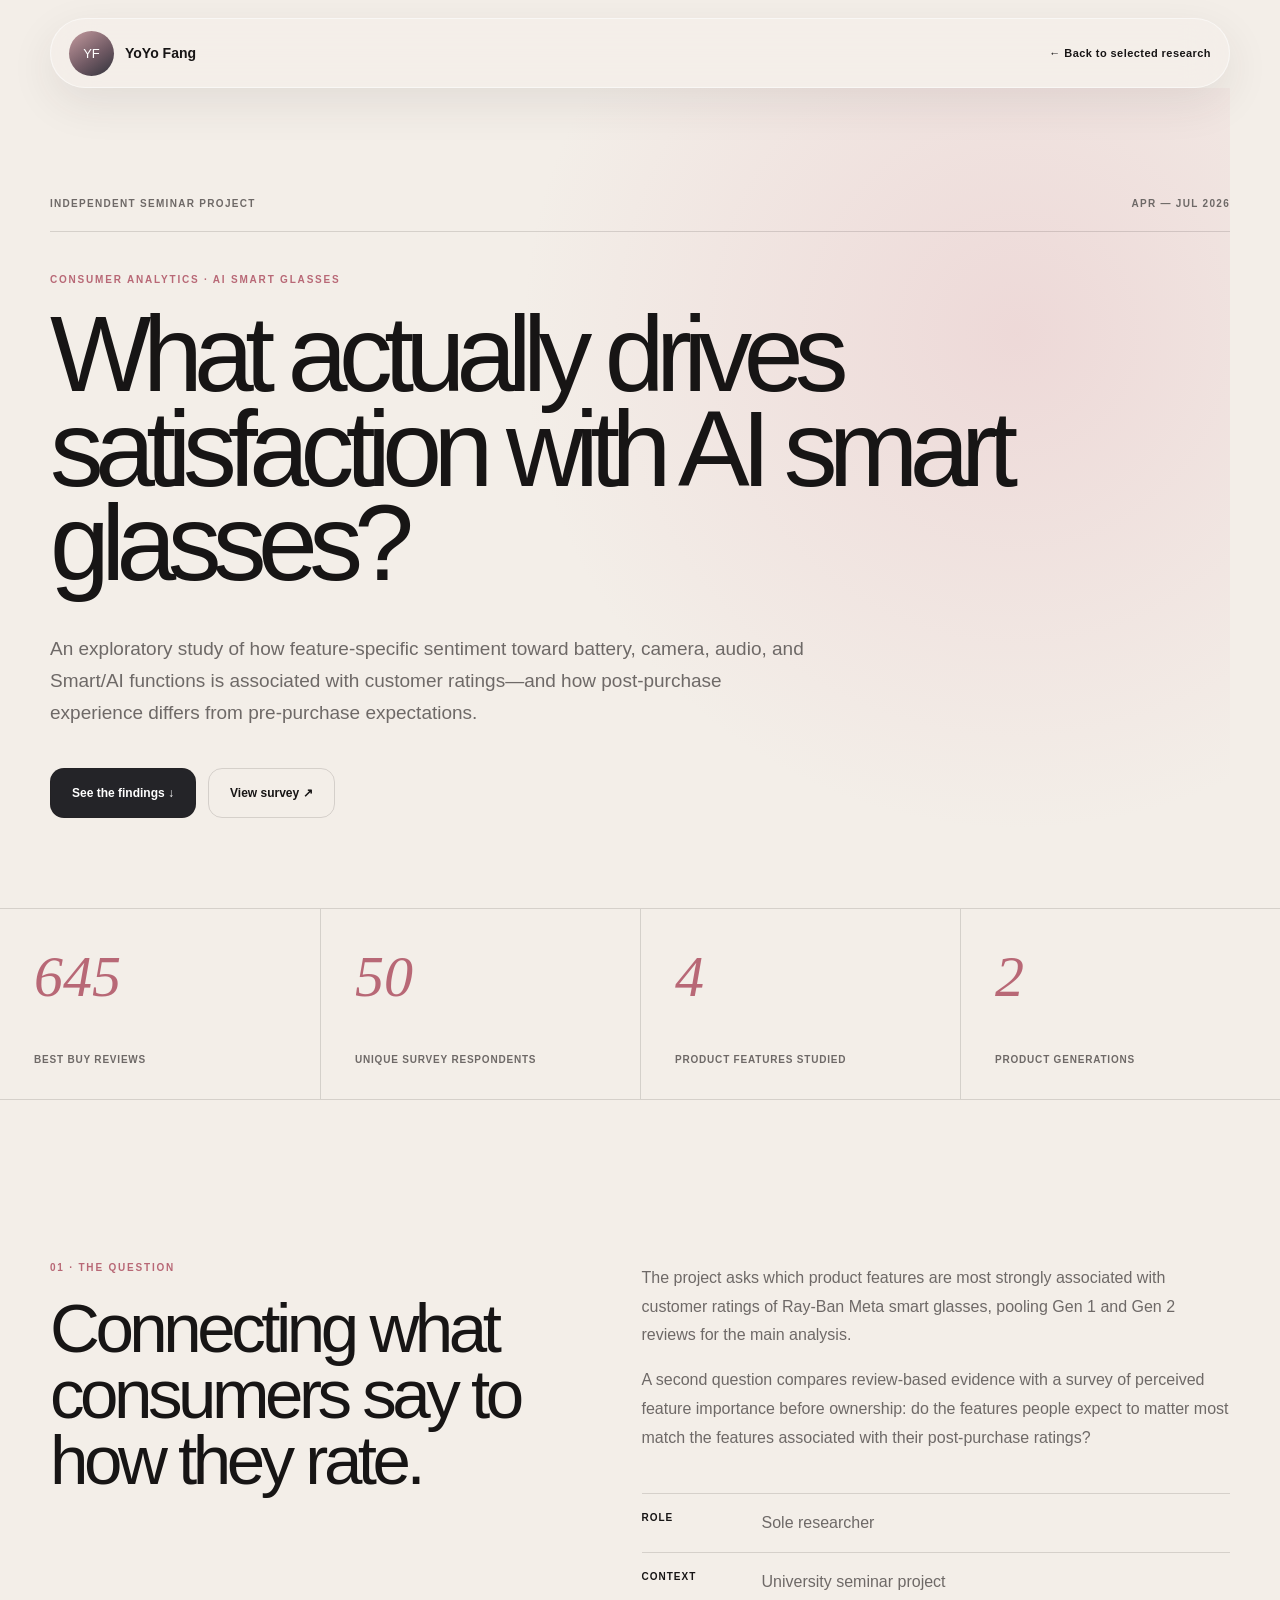
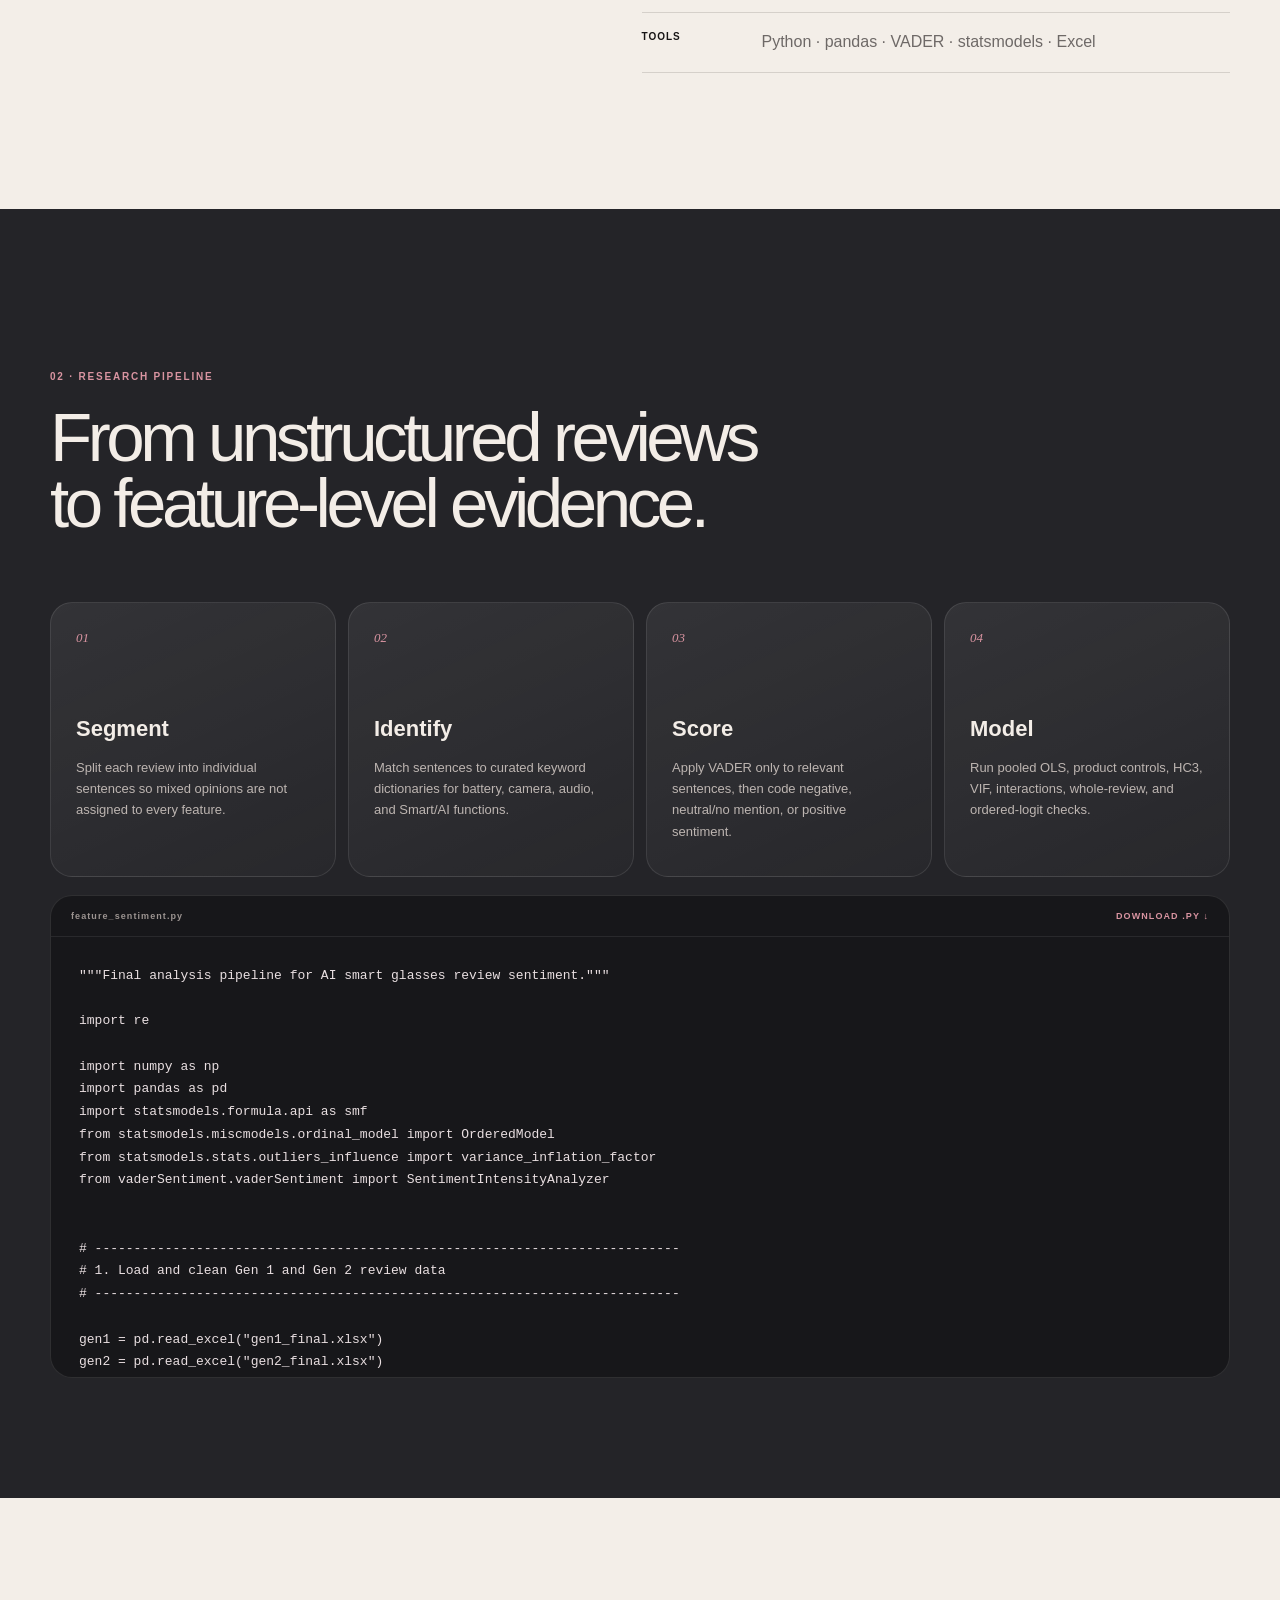
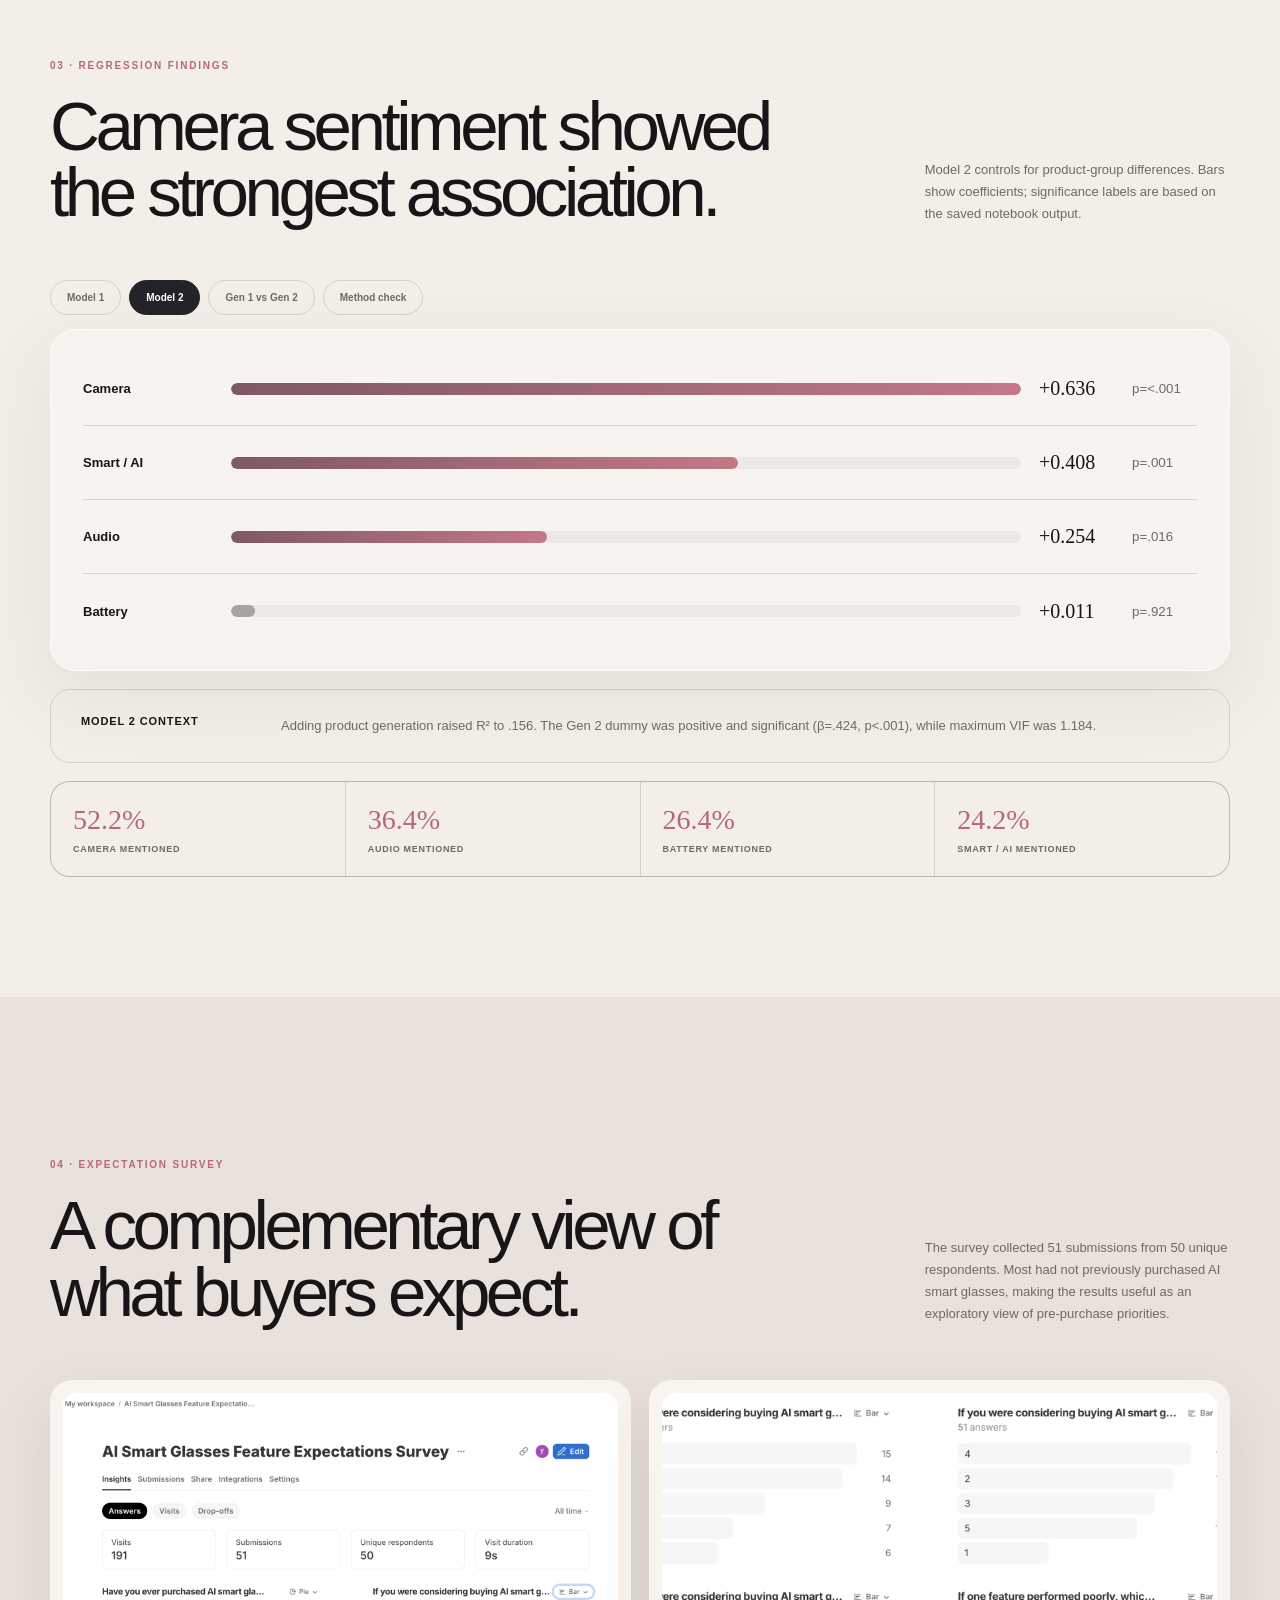
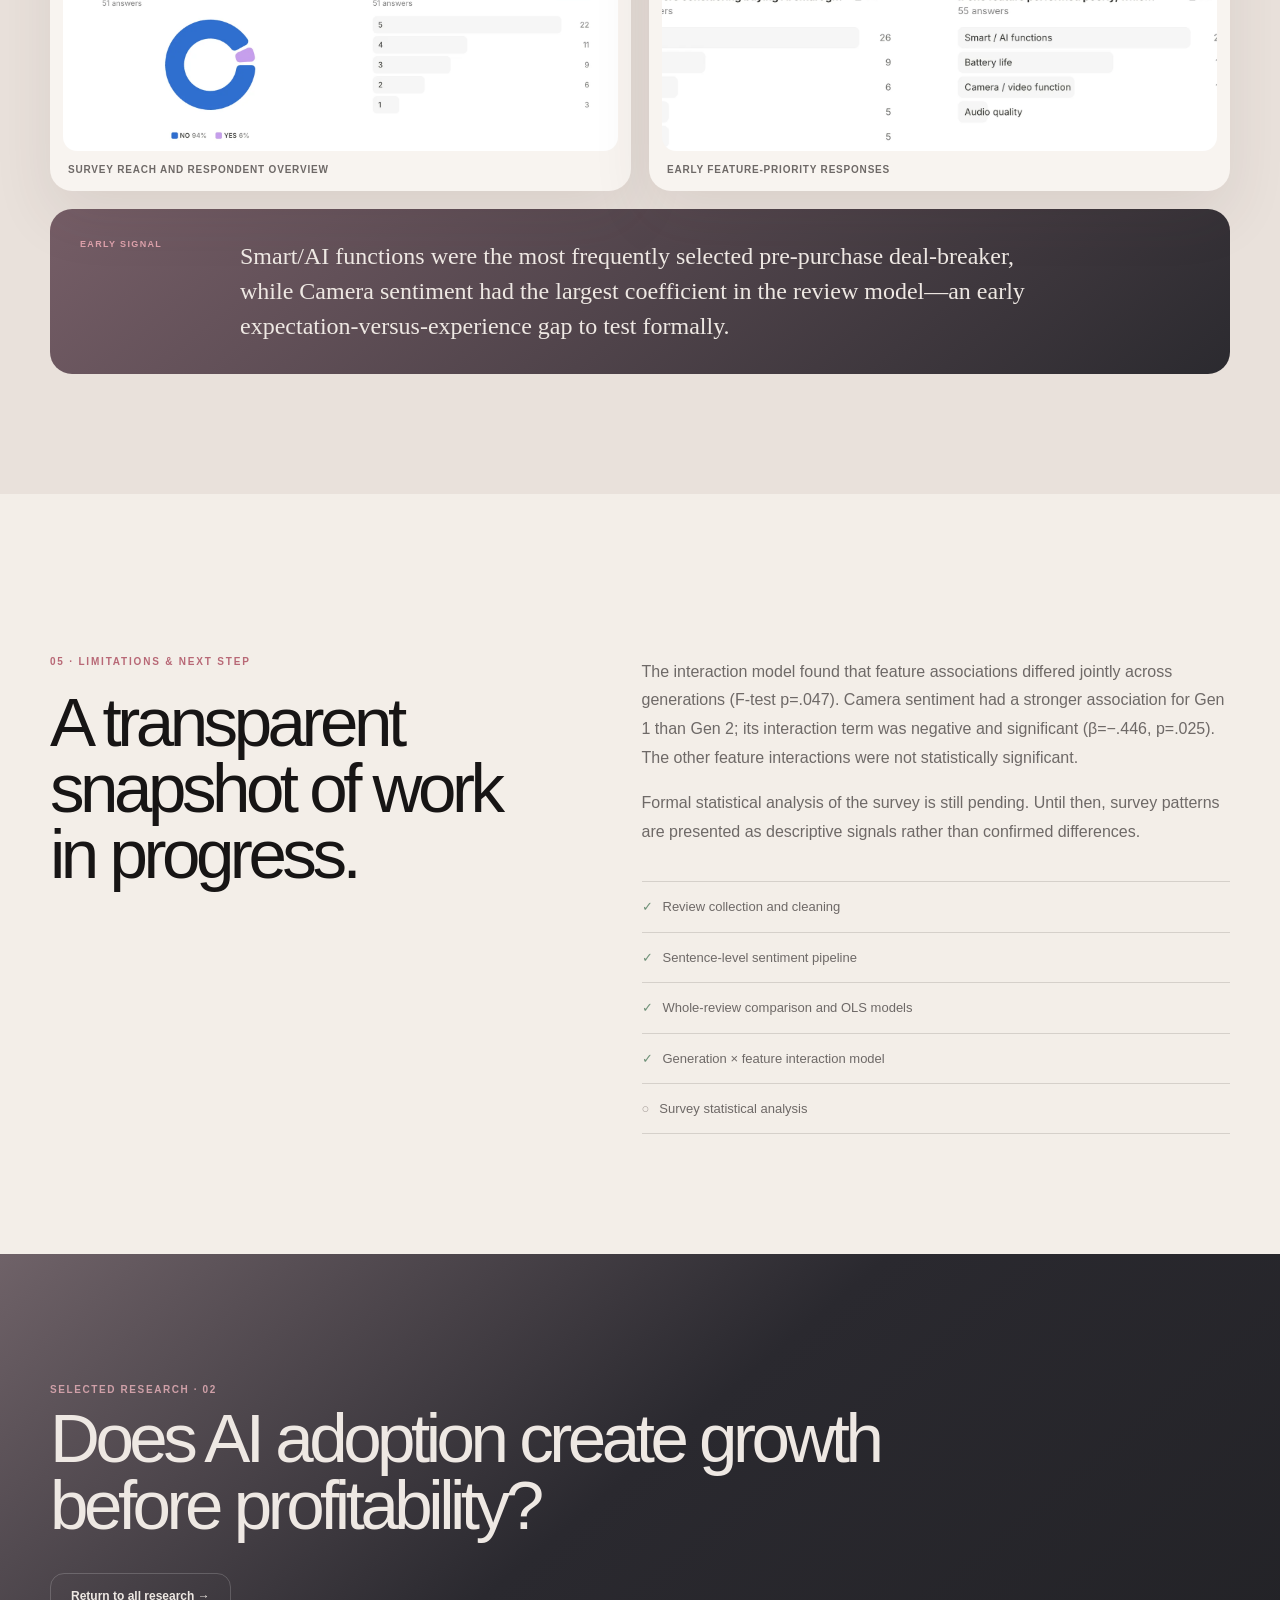
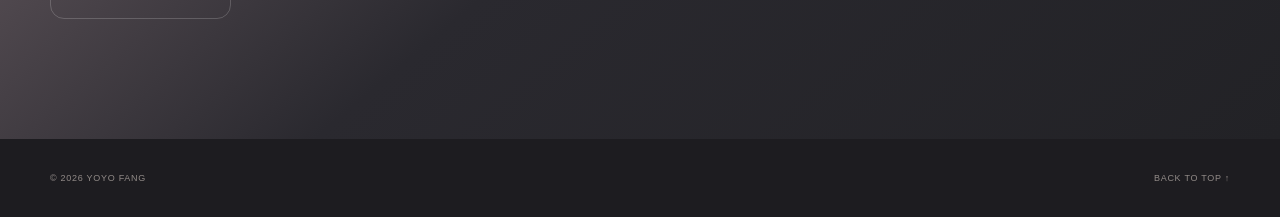
==== commit 02656358: "Add interactive research model explorer" ====
--- a/smart-glasses.html
+++ b/smart-glasses.html
@@ -56,10 +56,10 @@
         <p class="section-label rose">02 · RESEARCH PIPELINE</p>
         <h2>From unstructured reviews to feature-level evidence.</h2>
         <div class="pipeline">
-          <article><span>01</span><h3>Segment</h3><p>Split each review into individual sentences so mixed opinions are not assigned to every feature.</p></article>
-          <article><span>02</span><h3>Identify</h3><p>Match sentences to curated keyword dictionaries for battery, camera, audio, and Smart/AI functions.</p></article>
-          <article><span>03</span><h3>Score</h3><p>Use VADER to translate sentence-level language into a compound sentiment score from −1 to +1.</p></article>
-          <article><span>04</span><h3>Model</h3><p>Estimate exploratory OLS models with star rating as the outcome and feature sentiment as predictors.</p></article>
+          <article tabindex="0"><span>01</span><h3>Segment</h3><p>Split each review into individual sentences so mixed opinions are not assigned to every feature.</p><small>645 reviews → sentence units</small></article>
+          <article tabindex="0"><span>02</span><h3>Identify</h3><p>Match sentences to curated keyword dictionaries for battery, camera, audio, and Smart/AI functions.</p><small>4 feature dictionaries</small></article>
+          <article tabindex="0"><span>03</span><h3>Score</h3><p>Apply VADER only to relevant sentences, then code negative, neutral/no mention, or positive sentiment.</p><small>−1 · 0 · +1</small></article>
+          <article tabindex="0"><span>04</span><h3>Model</h3><p>Run pooled OLS, product controls, HC3, VIF, interactions, whole-review, and ordered-logit checks.</p><small>7 analytical checks</small></article>
         </div>
         <div class="code-card" aria-label="Complete VADER feature sentiment pipeline">
           <div class="code-top">
@@ -79,15 +79,23 @@
         </div>
         <p>Model 2 controls for product-group differences. Bars show coefficients; significance labels are based on the saved notebook output.</p>
       </div>
-      <div class="coefficient-card">
-        <div class="coef-row significant"><span>Camera</span><div class="bar"><i style="--value:100%"></i></div><strong>+0.636</strong><small>p&lt;.001</small></div>
-        <div class="coef-row significant"><span>Smart / AI</span><div class="bar"><i style="--value:64%"></i></div><strong>+0.408</strong><small>p=.001</small></div>
-        <div class="coef-row significant"><span>Audio</span><div class="bar"><i style="--value:40%"></i></div><strong>+0.254</strong><small>p=.016</small></div>
-        <div class="coef-row"><span>Battery</span><div class="bar"><i style="--value:2%"></i></div><strong>+0.011</strong><small>p=.921</small></div>
+      <div class="model-tabs" role="tablist" aria-label="Choose a regression view">
+        <button role="tab" data-model="model1">Model 1</button>
+        <button role="tab" data-model="model2" aria-selected="true">Model 2</button>
+        <button role="tab" data-model="interaction">Gen 1 vs Gen 2</button>
+        <button role="tab" data-model="robustness">Method check</button>
+      </div>
+      <div class="coefficient-card" id="model-chart" aria-live="polite">
       </div>
       <div class="model-note">
-        <strong>Model context</strong>
-        <p>Across all 645 reviews, Model 2 explained 15.6% of rating variation (adjusted R²=.150). The Gen 2 dummy was positive and significant (β=.424, p&lt;.001), while the maximum VIF was 1.184. These are associations, not causal effects.</p>
+        <strong id="model-note-title">Model 2 context</strong>
+        <p id="model-note-copy">Across all 645 reviews, Model 2 explained 15.6% of rating variation (adjusted R²=.150). The Gen 2 dummy was positive and significant (β=.424, p&lt;.001), while the maximum VIF was 1.184. These are associations, not causal effects.</p>
+      </div>
+      <div class="mention-strip">
+        <div><strong>52.2%</strong><span>Camera mentioned</span></div>
+        <div><strong>36.4%</strong><span>Audio mentioned</span></div>
+        <div><strong>26.4%</strong><span>Battery mentioned</span></div>
+        <div><strong>24.2%</strong><span>Smart / AI mentioned</span></div>
       </div>
     </section>
 
@@ -137,19 +145,6 @@
   </main>
 
   <footer><span>© 2026 YOYO FANG</span><a href="#top">BACK TO TOP ↑</a></footer>
-  <script>
-    fetch("feature_sentiment.py")
-      .then((response) => {
-        if (!response.ok) throw new Error("Unable to load code");
-        return response.text();
-      })
-      .then((code) => {
-        document.getElementById("vader-code").textContent = code;
-      })
-      .catch(() => {
-        document.getElementById("vader-code").textContent =
-          "The code preview could not be loaded. Use “Download .py” above.";
-      });
-  </script>
+  <script src="case-study.js"></script>
 </body>
 </html>
--- a/case-study.css
+++ b/case-study.css
@@ -51,10 +51,13 @@
 .dark-section { color: #f3ede7; background: var(--night); }
 .rose { color: #d994a1; }
 .pipeline { margin-top: 65px; display: grid; grid-template-columns: repeat(4, 1fr); gap: 12px; }
-.pipeline article { min-height: 275px; padding: 25px; border: 1px solid #ffffff1a; border-radius: 22px; background: linear-gradient(155deg, #ffffff12, #ffffff05); }
+.pipeline article { min-height: 275px; padding: 25px; border: 1px solid #ffffff1a; border-radius: 22px; background: linear-gradient(155deg, #ffffff12, #ffffff05); cursor: pointer; transition: transform .18s ease, border-color .18s ease, background .18s ease; }
+.pipeline article:hover, .pipeline article:focus-visible, .pipeline article.active { transform: translateY(-5px); border-color: #d994a177; background: linear-gradient(155deg, #b8687635, #ffffff08); outline: none; }
 .pipeline span { color: #d994a1; font: italic 13px Georgia, serif; }
 .pipeline h3 { margin: 70px 0 15px; font-size: 22px; }
 .pipeline p { margin: 0; color: #bdb5b1; font-size: 13px; line-height: 1.65; }
+.pipeline small { display: block; max-height: 0; margin-top: 0; overflow: hidden; color: #d994a1; font-size: 10px; font-weight: 700; letter-spacing: .08em; opacity: 0; transition: .18s ease; }
+.pipeline article.active small { max-height: 30px; margin-top: 18px; opacity: 1; }
 .code-card { margin-top: 18px; overflow: hidden; border: 1px solid #ffffff1a; border-radius: 22px; background: #17171a; }
 .code-top { padding: 15px 20px; display: flex; justify-content: space-between; border-bottom: 1px solid #ffffff14; color: #9c9491; font-size: 9px; font-weight: 700; letter-spacing: 0.12em; }
 .code-top a { color: #d994a1; }
@@ -67,7 +70,10 @@
 
 .finding-head { display: grid; grid-template-columns: 1.45fr 0.55fr; gap: 70px; align-items: end; }
 .finding-head > p { margin: 0; color: var(--muted); font-size: 13px; line-height: 1.7; }
-.coefficient-card { margin-top: 65px; padding: 22px 32px; border: 1px solid #ffffff9e; border-radius: 26px; background: #ffffff4f; box-shadow: 0 25px 70px #412d2a14; }
+.model-tabs { display: flex; flex-wrap: wrap; gap: 8px; margin-top: 55px; }
+.model-tabs button { padding: 11px 16px; border: 1px solid var(--line); border-radius: 999px; color: var(--muted); background: transparent; font: 700 10px Arial, sans-serif; cursor: pointer; }
+.model-tabs button[aria-selected="true"] { color: #fff; border-color: var(--night); background: var(--night); }
+.coefficient-card { margin-top: 14px; padding: 22px 32px; border: 1px solid #ffffff9e; border-radius: 26px; background: #ffffff4f; box-shadow: 0 25px 70px #412d2a14; }
 .coef-row { display: grid; grid-template-columns: 130px 1fr 75px 65px; gap: 18px; align-items: center; min-height: 74px; border-bottom: 1px solid var(--line); }
 .coef-row:last-child { border-bottom: 0; }
 .coef-row > span { font-size: 13px; font-weight: 700; }
@@ -75,11 +81,17 @@
 .coef-row small { color: var(--muted); }
 .bar { height: 12px; overflow: hidden; border-radius: 999px; background: #2424280d; }
 .bar i { display: block; width: var(--value); height: 100%; border-radius: inherit; background: #aaa2a0; }
+.bar.negative i { background: #777176; }
 .significant .bar i { background: linear-gradient(90deg, #7e5964, #c47886); }
 .marginal .bar i { background: #bd8992; }
 .model-note { margin-top: 18px; padding: 25px 30px; display: grid; grid-template-columns: 170px 1fr; gap: 30px; border: 1px solid var(--line); border-radius: 20px; }
 .model-note strong { font-size: 11px; letter-spacing: 0.08em; text-transform: uppercase; }
 .model-note p { margin: 0; color: var(--muted); font-size: 13px; line-height: 1.7; }
+.mention-strip { display: grid; grid-template-columns: repeat(4,1fr); gap: 1px; margin-top: 18px; overflow: hidden; border: 1px solid var(--line); border-radius: 20px; background: var(--line); }
+.mention-strip div { padding: 22px; display: flex; flex-direction: column; gap: 8px; background: var(--paper); transition: background .18s ease; }
+.mention-strip div:hover { background: #eadfda; }
+.mention-strip strong { color: var(--rose); font: 28px Georgia, serif; }
+.mention-strip span { color: var(--muted); font-size: 9px; font-weight: 700; letter-spacing: .08em; text-transform: uppercase; }
 
 .survey-section { background: #e9e1db; }
 .survey-grid { display: grid; grid-template-columns: 1fr 1fr; gap: 18px; margin-top: 55px; }
@@ -107,6 +119,7 @@
   .metrics div:nth-child(4) { border-top: 1px solid var(--line); }
   .split, .finding-head, .survey-grid { grid-template-columns: 1fr; gap: 35px; }
   .pipeline { grid-template-columns: 1fr 1fr; }
+  .mention-strip { grid-template-columns: 1fr 1fr; }
 }
 
 @media (max-width: 520px) {
@@ -127,10 +140,12 @@
   .coef-row { grid-template-columns: 78px 1fr 62px; gap: 10px; }
   .coef-row small { display: none; }
   .coefficient-card { padding: 15px; }
+  .mention-strip { grid-template-columns: 1fr; }
   .model-note, .takeaway { grid-template-columns: 1fr; }
   .takeaway p { font-size: 20px; }
 }
 
 @media (prefers-reduced-motion: reduce) {
   html { scroll-behavior: auto; }
+  .pipeline article, .pipeline small, .mention-strip div { transition: none; }
 }
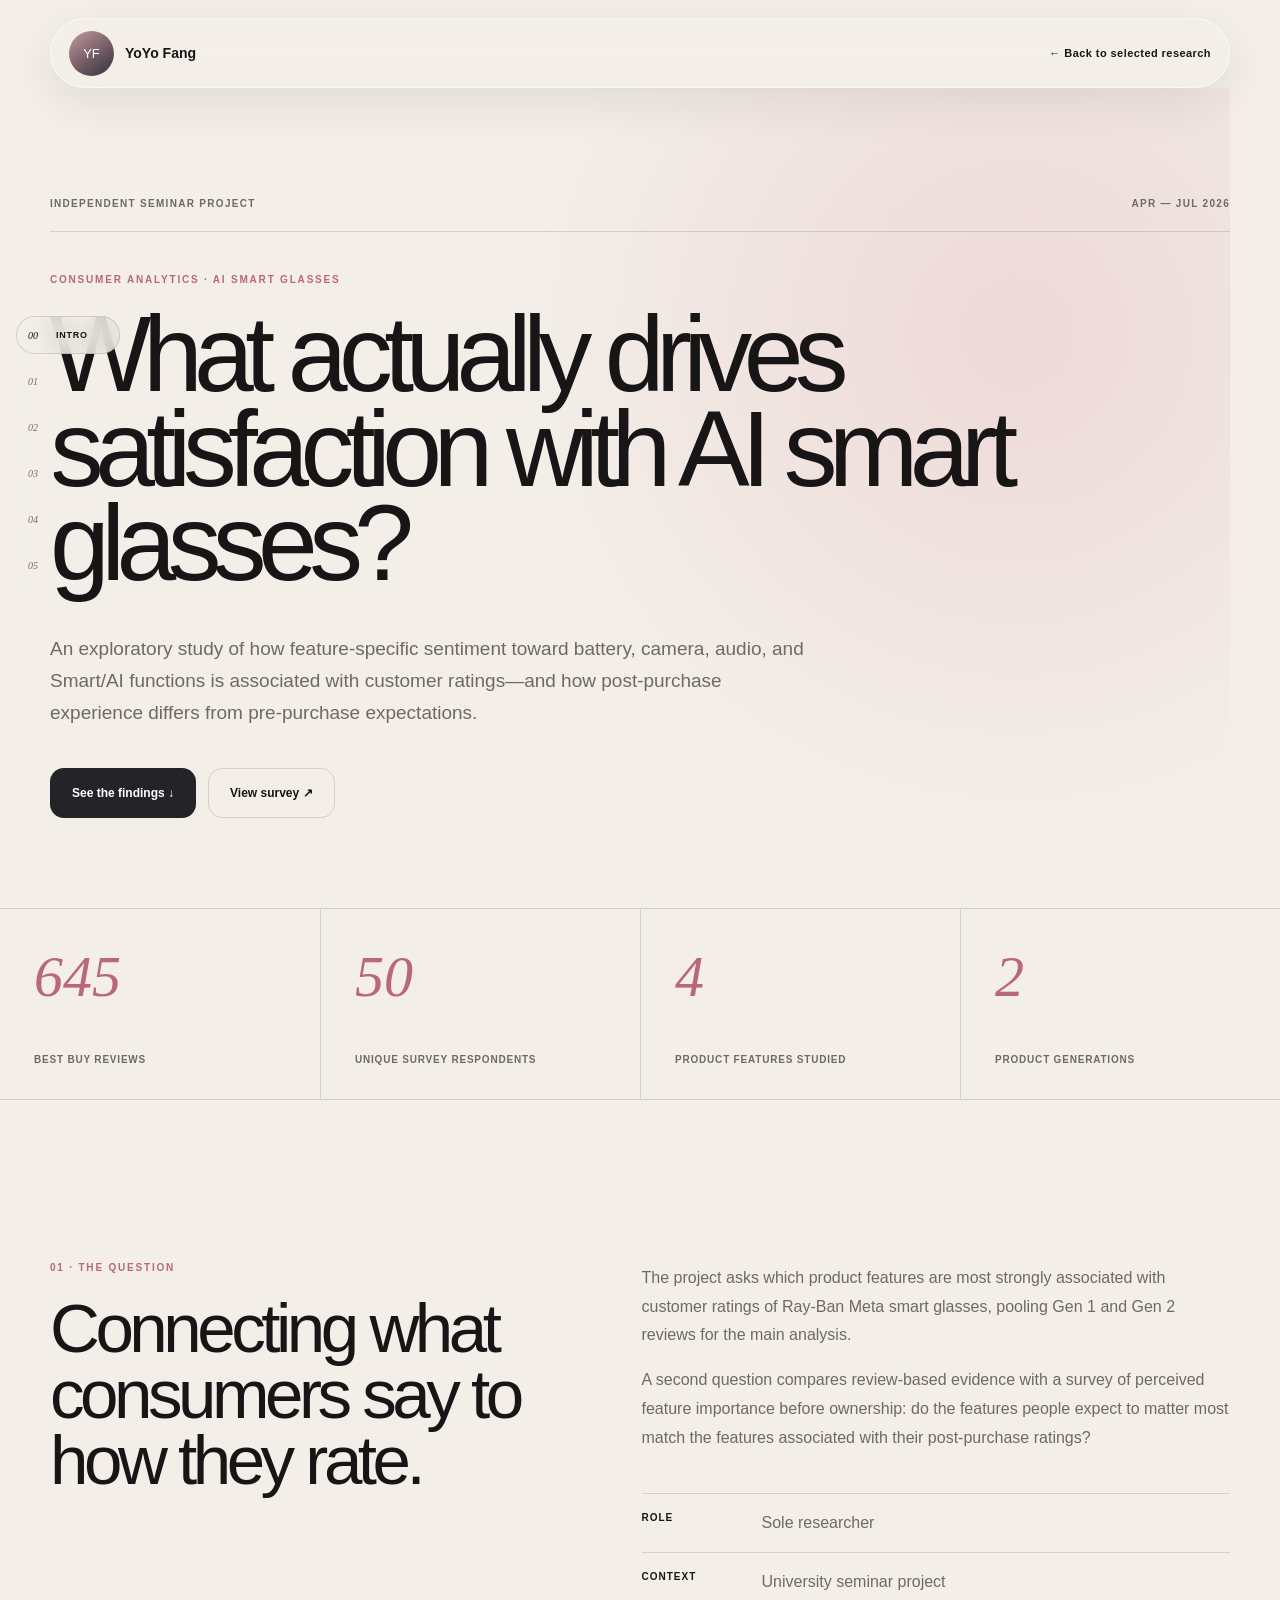
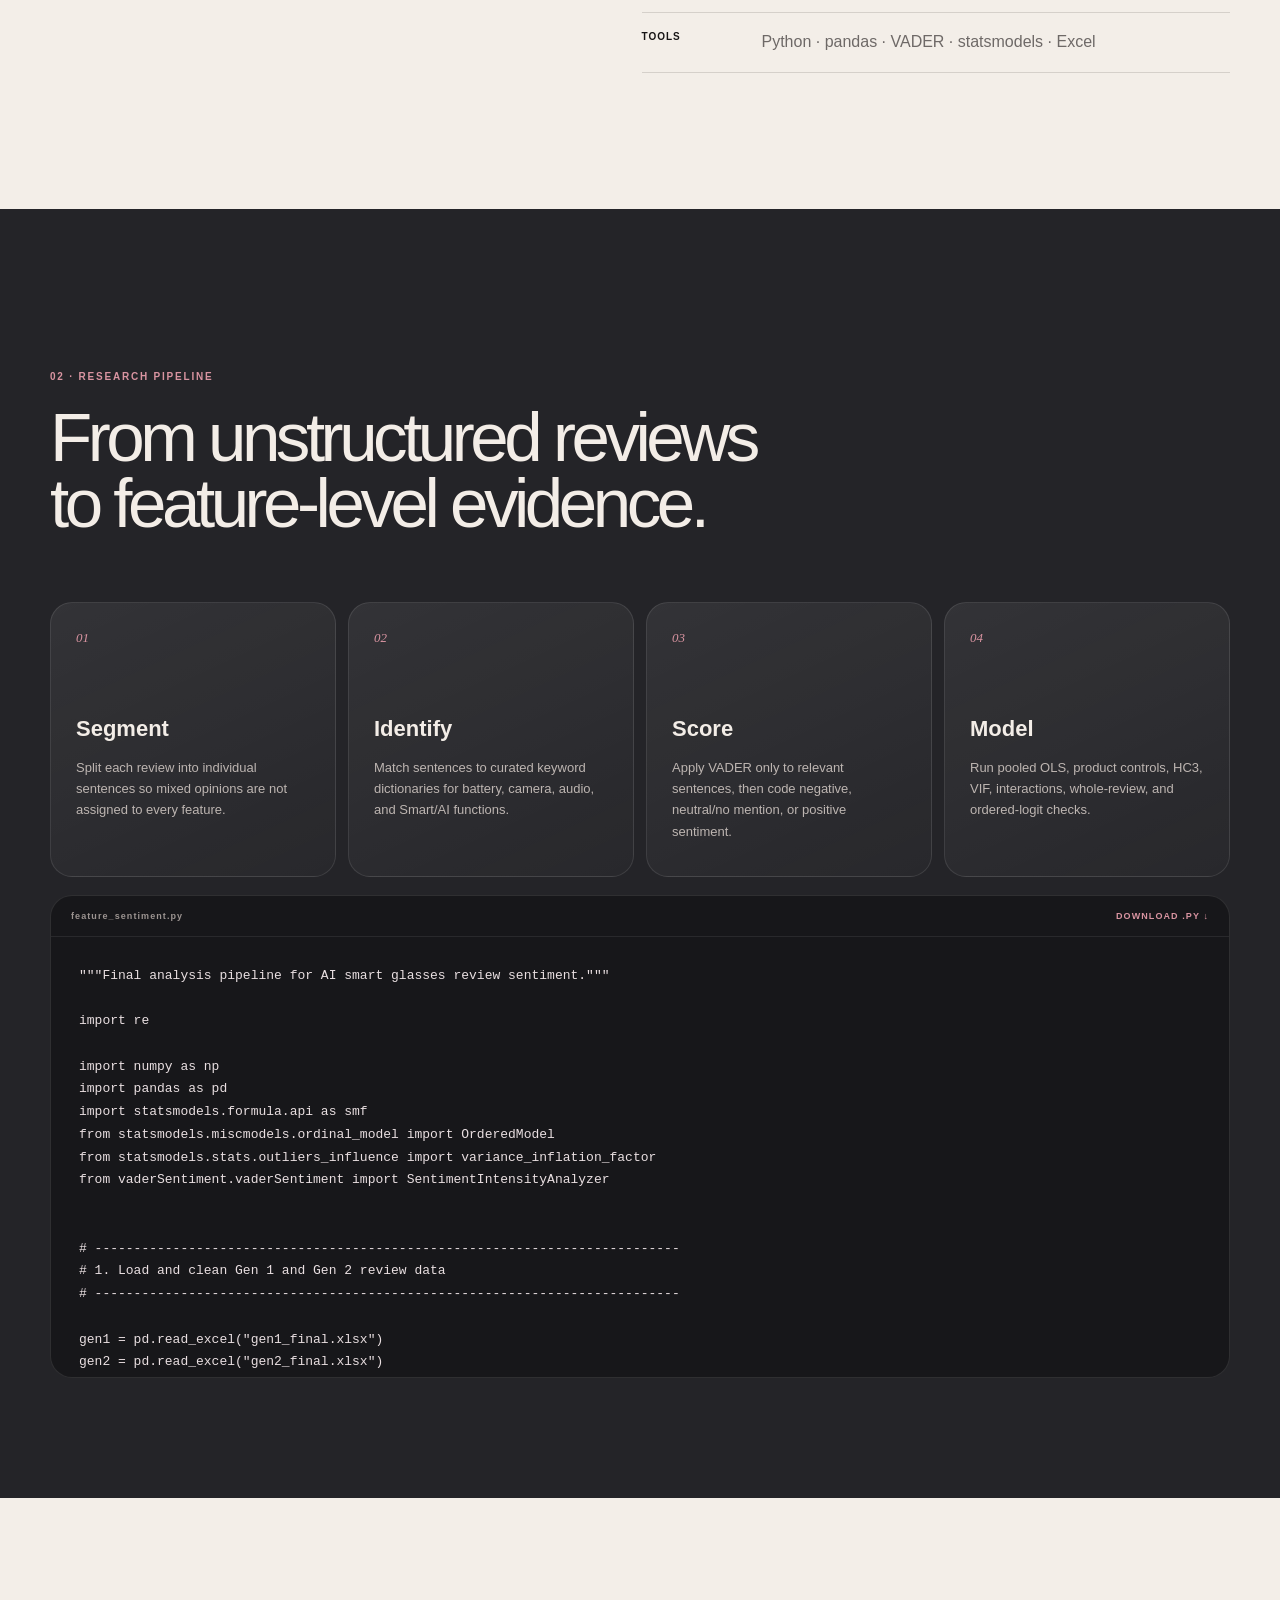
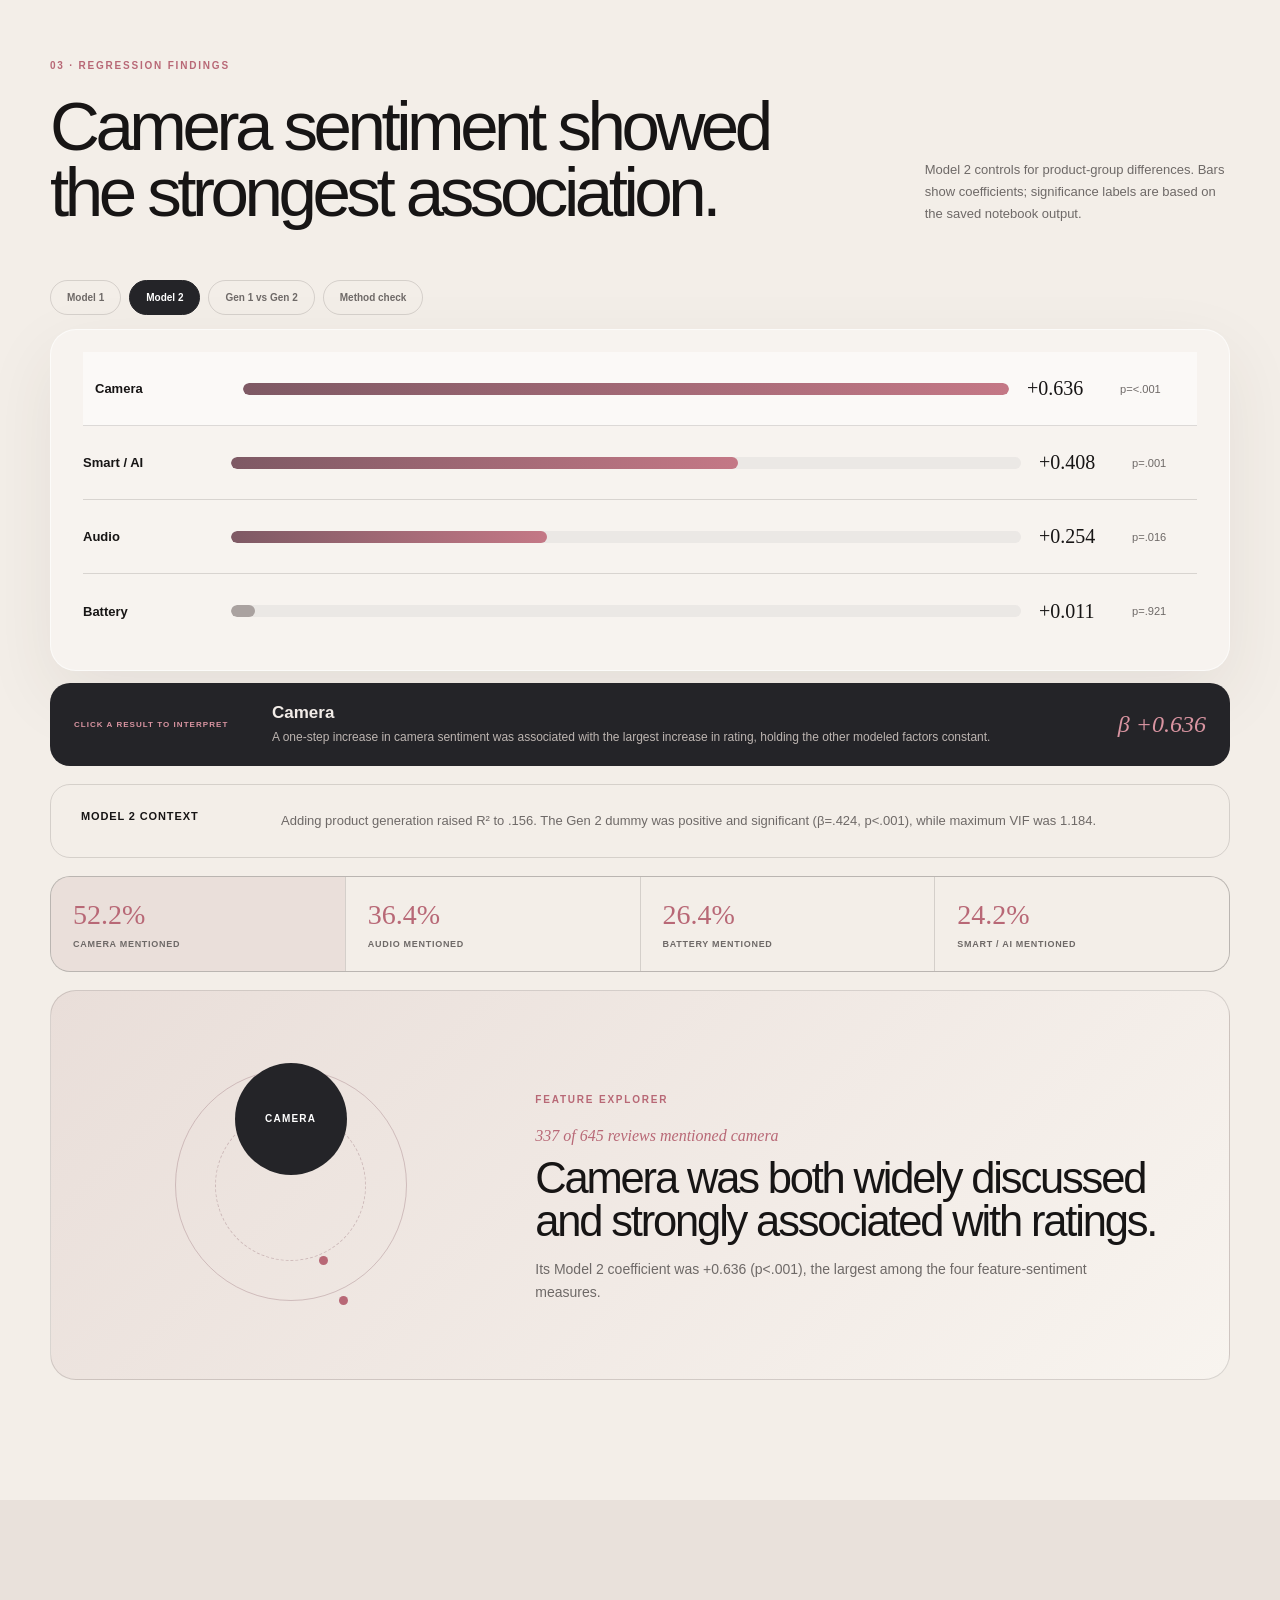
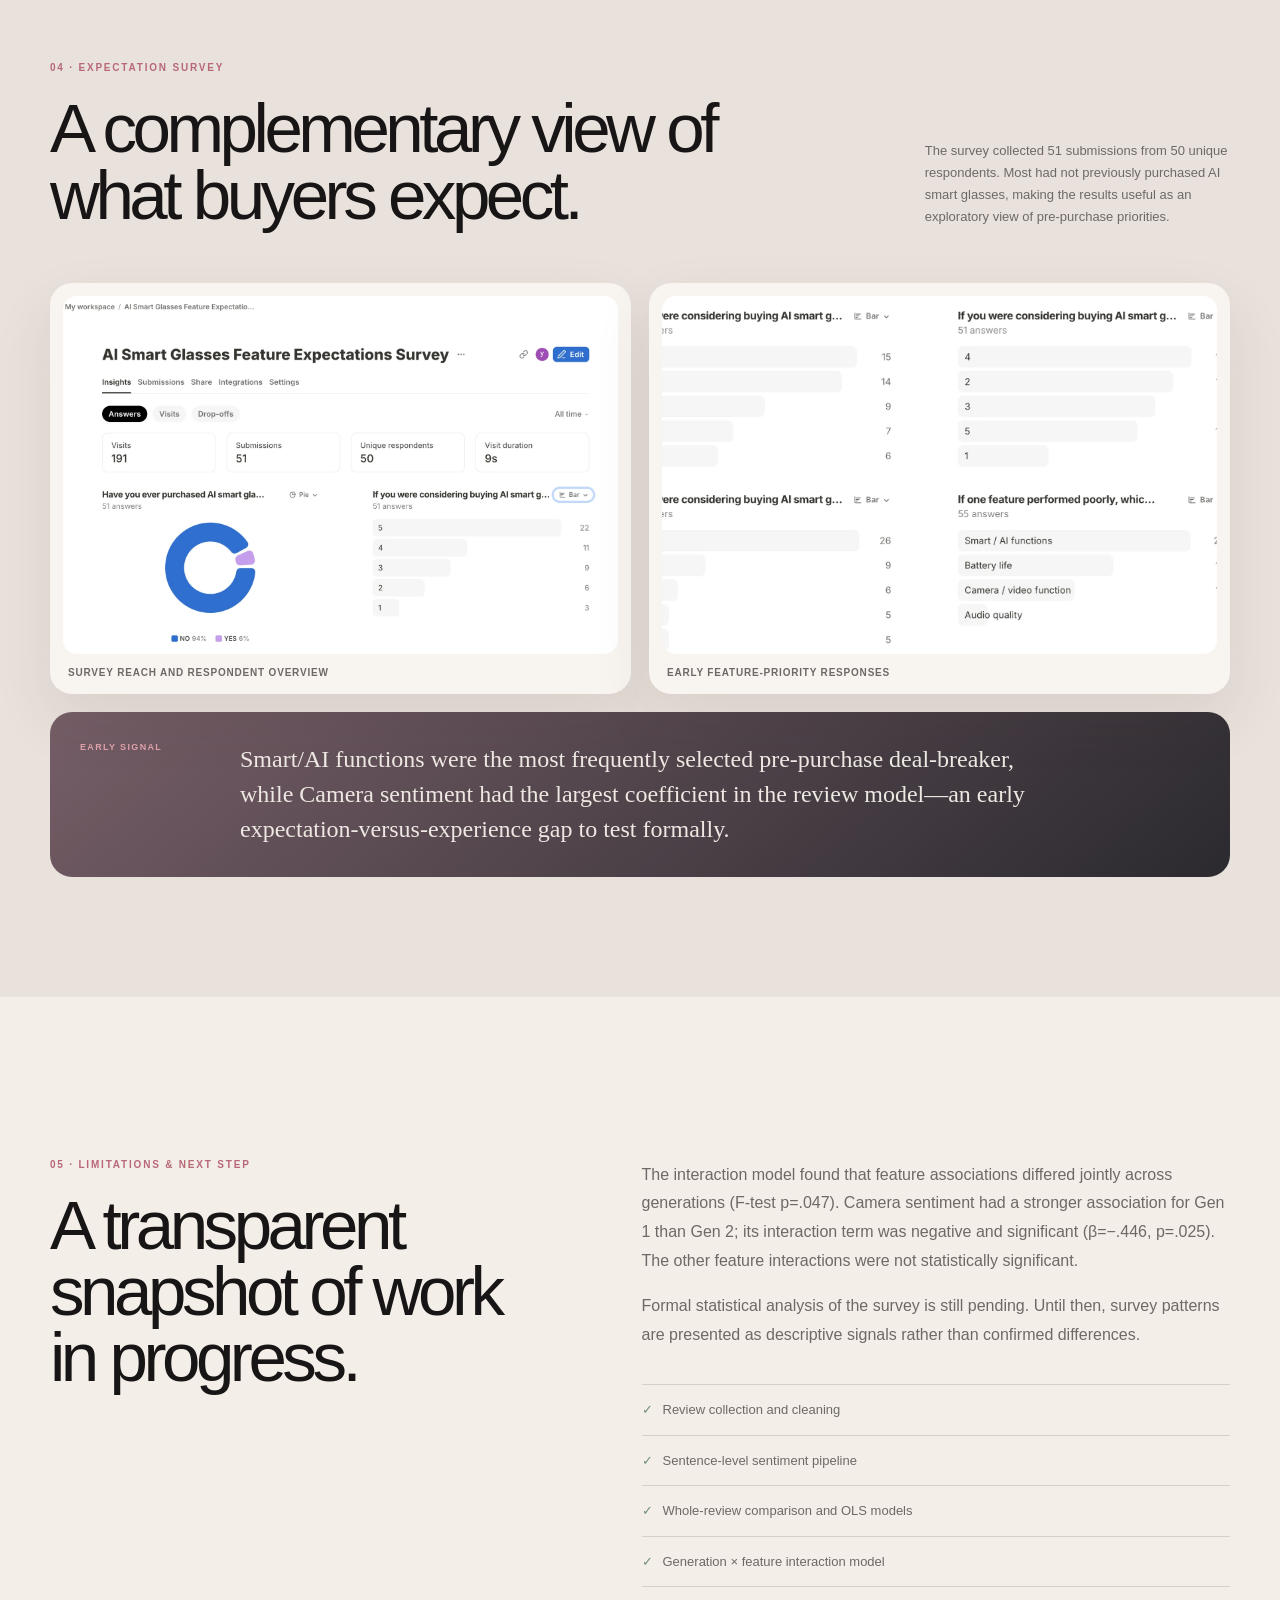
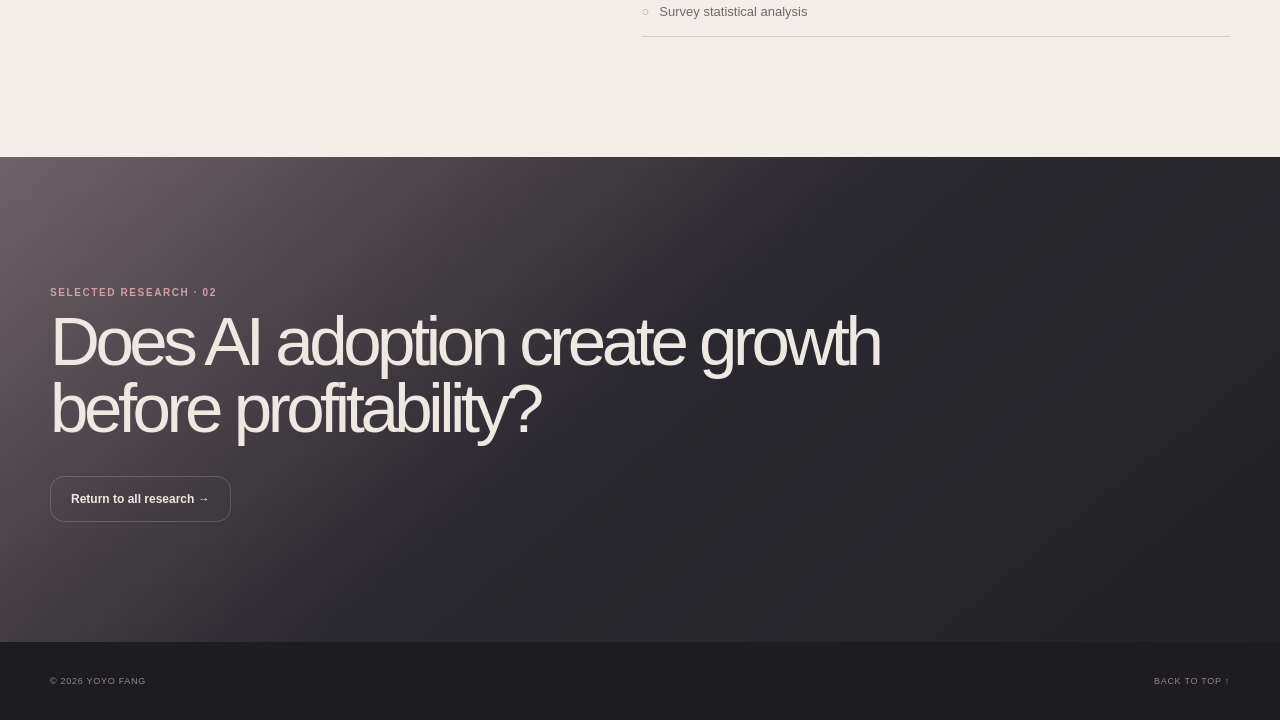
==== commit 527f66ce: "Elevate case study interactions" ====
--- a/smart-glasses.html
+++ b/smart-glasses.html
@@ -8,6 +8,15 @@
   <link rel="stylesheet" href="case-study.css">
 </head>
 <body id="top">
+  <div class="reading-progress" aria-hidden="true"><span></span></div>
+  <nav class="chapter-rail" aria-label="Case study chapters">
+    <a href="#top" data-chapter="top"><span>00</span><b>Intro</b></a>
+    <a href="#question" data-chapter="question"><span>01</span><b>Question</b></a>
+    <a href="#pipeline" data-chapter="pipeline"><span>02</span><b>Method</b></a>
+    <a href="#findings" data-chapter="findings"><span>03</span><b>Findings</b></a>
+    <a href="#survey" data-chapter="survey"><span>04</span><b>Survey</b></a>
+    <a href="#limits" data-chapter="limits"><span>05</span><b>Next</b></a>
+  </nav>
   <header class="case-nav">
     <a class="case-brand" href="index.html"><span>YF</span><b>YoYo Fang</b></a>
     <a class="back" href="index.html#research">← Back to selected research</a>
@@ -35,7 +44,7 @@
       <div><strong>2</strong><span>product generations</span></div>
     </section>
 
-    <section class="case-section split">
+    <section class="case-section split" id="question">
       <div>
         <p class="section-label">01 · THE QUESTION</p>
         <h2>Connecting what consumers say to how they rate.</h2>
@@ -51,7 +60,7 @@
       </div>
     </section>
 
-    <section class="dark-section">
+    <section class="dark-section" id="pipeline">
       <div class="case-section">
         <p class="section-label rose">02 · RESEARCH PIPELINE</p>
         <h2>From unstructured reviews to feature-level evidence.</h2>
@@ -87,19 +96,40 @@
       </div>
       <div class="coefficient-card" id="model-chart" aria-live="polite">
       </div>
+      <aside class="coefficient-inspector" id="coefficient-inspector" aria-live="polite">
+        <span class="inspector-kicker">CLICK A RESULT TO INTERPRET</span>
+        <div>
+          <strong id="inspector-title">Camera sentiment</strong>
+          <p id="inspector-copy">Select any coefficient above to see what it means in plain language.</p>
+        </div>
+        <b id="inspector-value">β +0.636</b>
+      </aside>
       <div class="model-note">
         <strong id="model-note-title">Model 2 context</strong>
         <p id="model-note-copy">Across all 645 reviews, Model 2 explained 15.6% of rating variation (adjusted R²=.150). The Gen 2 dummy was positive and significant (β=.424, p&lt;.001), while the maximum VIF was 1.184. These are associations, not causal effects.</p>
       </div>
       <div class="mention-strip">
-        <div><strong>52.2%</strong><span>Camera mentioned</span></div>
-        <div><strong>36.4%</strong><span>Audio mentioned</span></div>
-        <div><strong>26.4%</strong><span>Battery mentioned</span></div>
-        <div><strong>24.2%</strong><span>Smart / AI mentioned</span></div>
+        <button data-feature="camera"><strong>52.2%</strong><span>Camera mentioned</span></button>
+        <button data-feature="audio"><strong>36.4%</strong><span>Audio mentioned</span></button>
+        <button data-feature="battery"><strong>26.4%</strong><span>Battery mentioned</span></button>
+        <button data-feature="smart"><strong>24.2%</strong><span>Smart / AI mentioned</span></button>
+      </div>
+      <div class="evidence-lab">
+        <div class="evidence-orbit" aria-hidden="true">
+          <div class="orbit-ring ring-one"></div><div class="orbit-ring ring-two"></div>
+          <span class="orbit-core" id="orbit-core">CAMERA</span>
+          <i class="dot dot-one"></i><i class="dot dot-two"></i><i class="dot dot-three"></i>
+        </div>
+        <div class="evidence-copy">
+          <p class="section-label">FEATURE EXPLORER</p>
+          <span id="evidence-count">337 of 645 reviews mentioned camera</span>
+          <h3 id="evidence-title">Camera was both widely discussed and strongly associated with ratings.</h3>
+          <p id="evidence-text">Its Model 2 coefficient was +0.636 (p&lt;.001), the largest among the four feature-sentiment measures.</p>
+        </div>
       </div>
     </section>
 
-    <section class="survey-section">
+    <section class="survey-section" id="survey">
       <div class="case-section">
         <div class="finding-head">
           <div>
@@ -119,7 +149,7 @@
       </div>
     </section>
 
-    <section class="case-section split">
+    <section class="case-section split" id="limits">
       <div>
         <p class="section-label">05 · LIMITATIONS & NEXT STEP</p>
         <h2>A transparent snapshot of work in progress.</h2>
--- a/case-study.css
+++ b/case-study.css
@@ -11,6 +11,13 @@
 html { scroll-behavior: smooth; }
 body { margin: 0; color: var(--ink); background: var(--paper); font-family: Arial, "Helvetica Neue", sans-serif; }
 a { color: inherit; text-decoration: none; }
+.reading-progress { position: fixed; z-index: 30; inset: 0 0 auto; height: 3px; background: transparent; }
+.reading-progress span { display: block; width: 0; height: 100%; background: linear-gradient(90deg, #7e5964, #d994a1); }
+.chapter-rail { position: fixed; z-index: 12; top: 50%; left: 16px; display: flex; flex-direction: column; gap: 8px; transform: translateY(-50%); }
+.chapter-rail a { width: 38px; height: 38px; padding: 0 11px; display: flex; align-items: center; gap: 12px; overflow: hidden; border: 1px solid transparent; border-radius: 999px; color: #746d6a; background: #f3eee8cc; backdrop-filter: blur(12px); transition: width .25s ease, color .25s ease, border-color .25s ease; }
+.chapter-rail a:hover, .chapter-rail a.active { width: 104px; color: var(--ink); border-color: var(--line); }
+.chapter-rail span { flex: 0 0 16px; font: italic 10px Georgia, serif; }
+.chapter-rail b { white-space: nowrap; font-size: 9px; letter-spacing: .08em; text-transform: uppercase; }
 
 .case-nav {
   position: sticky; z-index: 10; top: 18px; width: min(1180px, calc(100% - 32px)); min-height: 70px;
@@ -74,7 +81,8 @@
 .model-tabs button { padding: 11px 16px; border: 1px solid var(--line); border-radius: 999px; color: var(--muted); background: transparent; font: 700 10px Arial, sans-serif; cursor: pointer; }
 .model-tabs button[aria-selected="true"] { color: #fff; border-color: var(--night); background: var(--night); }
 .coefficient-card { margin-top: 14px; padding: 22px 32px; border: 1px solid #ffffff9e; border-radius: 26px; background: #ffffff4f; box-shadow: 0 25px 70px #412d2a14; }
-.coef-row { display: grid; grid-template-columns: 130px 1fr 75px 65px; gap: 18px; align-items: center; min-height: 74px; border-bottom: 1px solid var(--line); }
+.coef-row { width: 100%; padding: 0; display: grid; grid-template-columns: 130px 1fr 75px 65px; gap: 18px; align-items: center; min-height: 74px; border: 0; border-bottom: 1px solid var(--line); color: inherit; text-align: left; background: transparent; cursor: pointer; transition: padding .2s ease, background .2s ease; }
+.coef-row:hover, .coef-row.active { padding: 0 12px; background: #fff7; }
 .coef-row:last-child { border-bottom: 0; }
 .coef-row > span { font-size: 13px; font-weight: 700; }
 .coef-row strong { font: 20px Georgia, serif; }
@@ -87,11 +95,28 @@
 .model-note { margin-top: 18px; padding: 25px 30px; display: grid; grid-template-columns: 170px 1fr; gap: 30px; border: 1px solid var(--line); border-radius: 20px; }
 .model-note strong { font-size: 11px; letter-spacing: 0.08em; text-transform: uppercase; }
 .model-note p { margin: 0; color: var(--muted); font-size: 13px; line-height: 1.7; }
+.coefficient-inspector { margin-top: 12px; padding: 20px 24px; display: grid; grid-template-columns: 170px 1fr auto; gap: 28px; align-items: center; border-radius: 20px; color: #f2ece8; background: var(--night); }
+.inspector-kicker { color: #d994a1; font-size: 8px; font-weight: 800; letter-spacing: .13em; }
+.coefficient-inspector strong { font-size: 17px; }
+.coefficient-inspector p { margin: 5px 0 0; color: #bdb5b1; font-size: 12px; line-height: 1.5; }
+.coefficient-inspector > b { color: #d994a1; font: italic 24px Georgia, serif; white-space: nowrap; }
 .mention-strip { display: grid; grid-template-columns: repeat(4,1fr); gap: 1px; margin-top: 18px; overflow: hidden; border: 1px solid var(--line); border-radius: 20px; background: var(--line); }
-.mention-strip div { padding: 22px; display: flex; flex-direction: column; gap: 8px; background: var(--paper); transition: background .18s ease; }
-.mention-strip div:hover { background: #eadfda; }
+.mention-strip button { padding: 22px; display: flex; flex-direction: column; gap: 8px; border: 0; color: inherit; text-align: left; background: var(--paper); cursor: pointer; transition: background .18s ease; }
+.mention-strip button:hover, .mention-strip button.active { background: #eadfda; }
 .mention-strip strong { color: var(--rose); font: 28px Georgia, serif; }
 .mention-strip span { color: var(--muted); font-size: 9px; font-weight: 700; letter-spacing: .08em; text-transform: uppercase; }
+.evidence-lab { min-height: 390px; margin-top: 18px; padding: 45px; display: grid; grid-template-columns: .75fr 1.25fr; gap: 50px; align-items: center; overflow: hidden; border: 1px solid var(--line); border-radius: 26px; background: linear-gradient(135deg, #e9ded9, #f8f4ef); }
+.evidence-orbit { position: relative; width: min(290px, 100%); aspect-ratio: 1; margin: auto; display: grid; place-items: center; }
+.orbit-ring { position: absolute; inset: 10%; border: 1px solid #8f667055; border-radius: 50%; animation: orbit-spin 16s linear infinite; }
+.ring-two { inset: 24%; border-style: dashed; animation-direction: reverse; animation-duration: 11s; }
+.orbit-ring::after, .orbit-ring::before { content: ""; position: absolute; width: 9px; height: 9px; border-radius: 50%; background: var(--rose); }
+.orbit-ring::after { top: -5px; left: 50%; }.orbit-ring::before { bottom: -5px; right: 25%; }
+.orbit-core { position: relative; z-index: 2; width: 112px; aspect-ratio: 1; display: grid; place-items: center; border-radius: 50%; color: #fff; background: var(--night); font-size: 10px; font-weight: 800; letter-spacing: .12em; transition: transform .25s ease; }
+.evidence-lab:hover .orbit-core { transform: scale(1.06); }
+.evidence-copy > span { display: block; margin-bottom: 12px; color: var(--rose); font: italic 16px Georgia, serif; }
+.evidence-copy h3 { max-width: 650px; margin: 0; font-size: clamp(2rem, 3.4vw, 4rem); font-weight: 500; line-height: 1; letter-spacing: -.05em; }
+.evidence-copy > p:last-child { max-width: 600px; color: var(--muted); font-size: 14px; line-height: 1.7; }
+@keyframes orbit-spin { to { transform: rotate(360deg); } }
 
 .survey-section { background: #e9e1db; }
 .survey-grid { display: grid; grid-template-columns: 1fr 1fr; gap: 18px; margin-top: 55px; }
@@ -114,12 +139,14 @@
 footer { min-height: 78px; padding: 0 max(22px, calc((100% - 1180px)/2)); display: flex; justify-content: space-between; align-items: center; color: #918a87; background: #1d1c20; font-size: 9px; letter-spacing: 0.08em; }
 
 @media (max-width: 800px) {
+  .chapter-rail { display: none; }
   .metrics { grid-template-columns: 1fr 1fr; }
   .metrics div:nth-child(3) { border-left: 0; border-top: 1px solid var(--line); }
   .metrics div:nth-child(4) { border-top: 1px solid var(--line); }
   .split, .finding-head, .survey-grid { grid-template-columns: 1fr; gap: 35px; }
   .pipeline { grid-template-columns: 1fr 1fr; }
   .mention-strip { grid-template-columns: 1fr 1fr; }
+  .evidence-lab { grid-template-columns: 1fr; }
 }
 
 @media (max-width: 520px) {
@@ -141,11 +168,14 @@
   .coef-row small { display: none; }
   .coefficient-card { padding: 15px; }
   .mention-strip { grid-template-columns: 1fr; }
-  .model-note, .takeaway { grid-template-columns: 1fr; }
+  .model-note, .takeaway, .coefficient-inspector { grid-template-columns: 1fr; }
+  .evidence-lab { padding: 25px; }
+  .evidence-orbit { width: 220px; }
   .takeaway p { font-size: 20px; }
 }
 
 @media (prefers-reduced-motion: reduce) {
   html { scroll-behavior: auto; }
-  .pipeline article, .pipeline small, .mention-strip div { transition: none; }
+  .pipeline article, .pipeline small, .mention-strip button, .chapter-rail a, .orbit-core { transition: none; }
+  .orbit-ring { animation: none; }
 }
